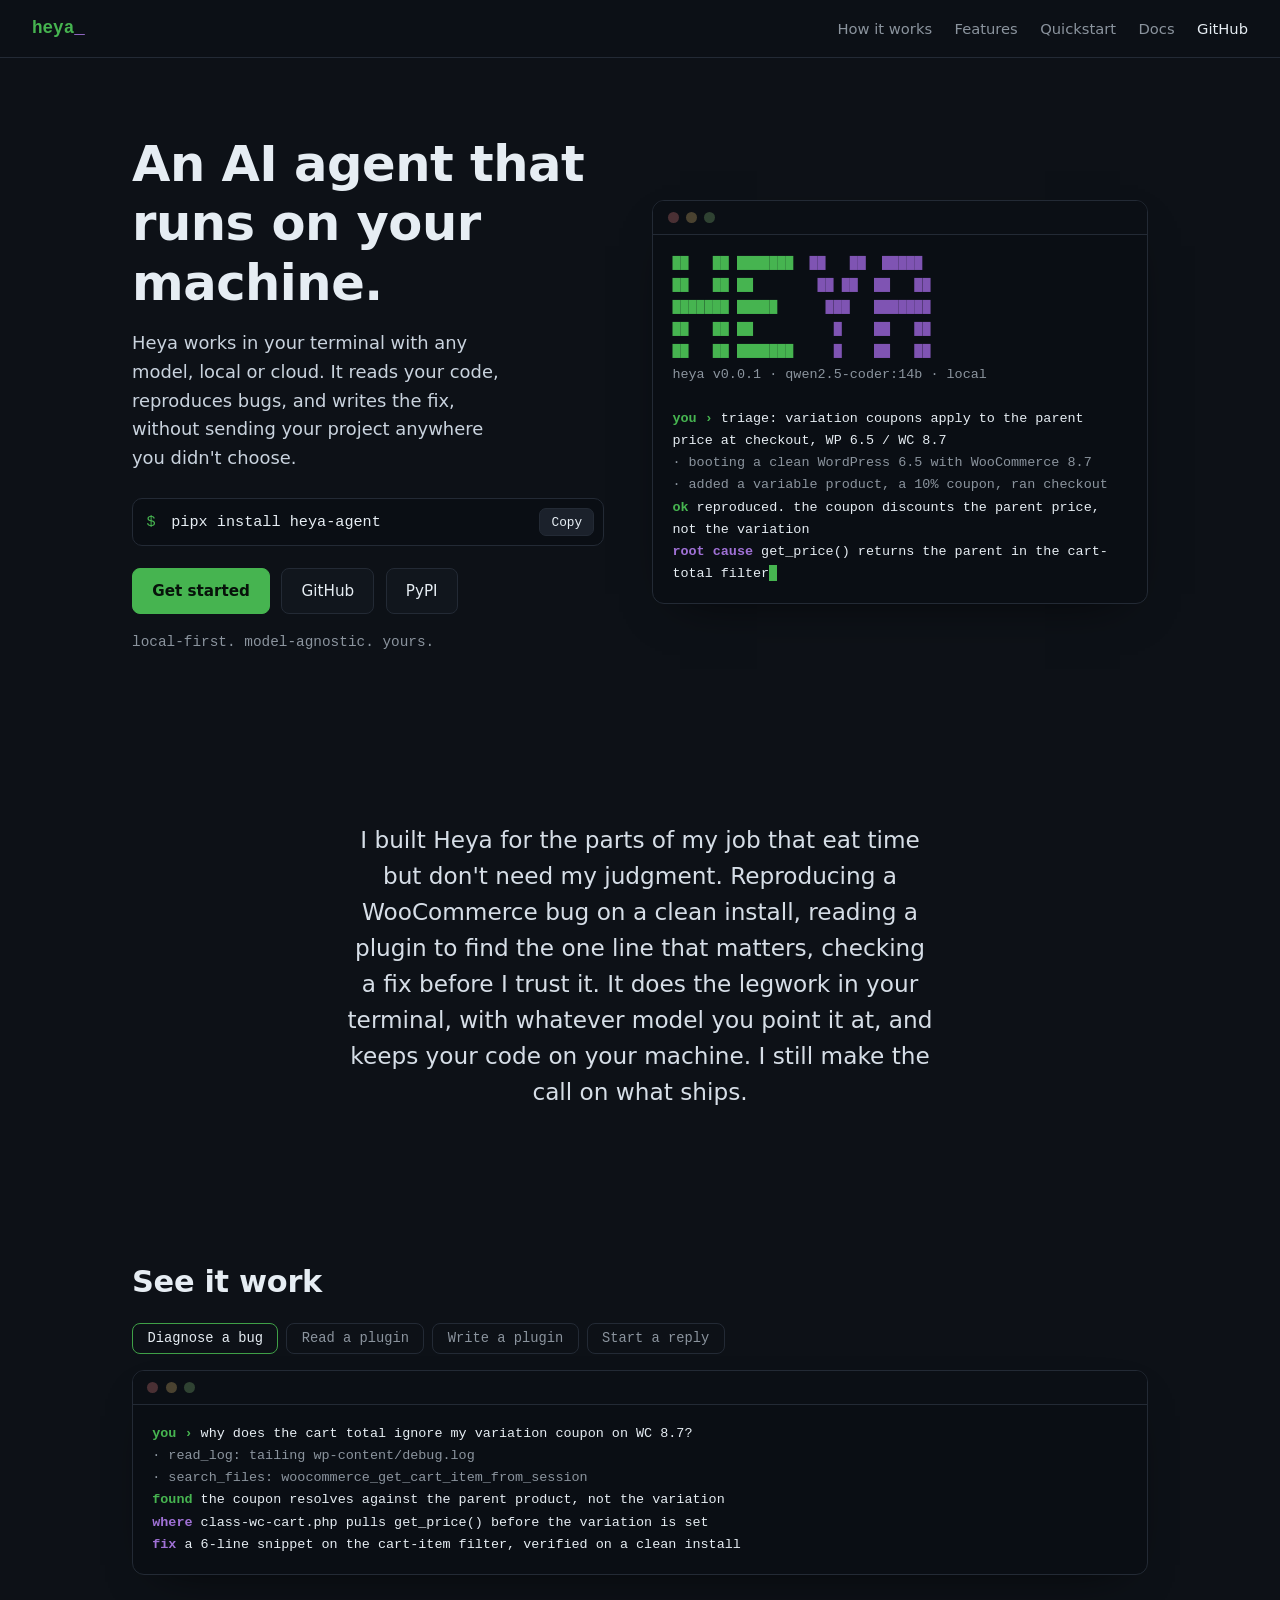
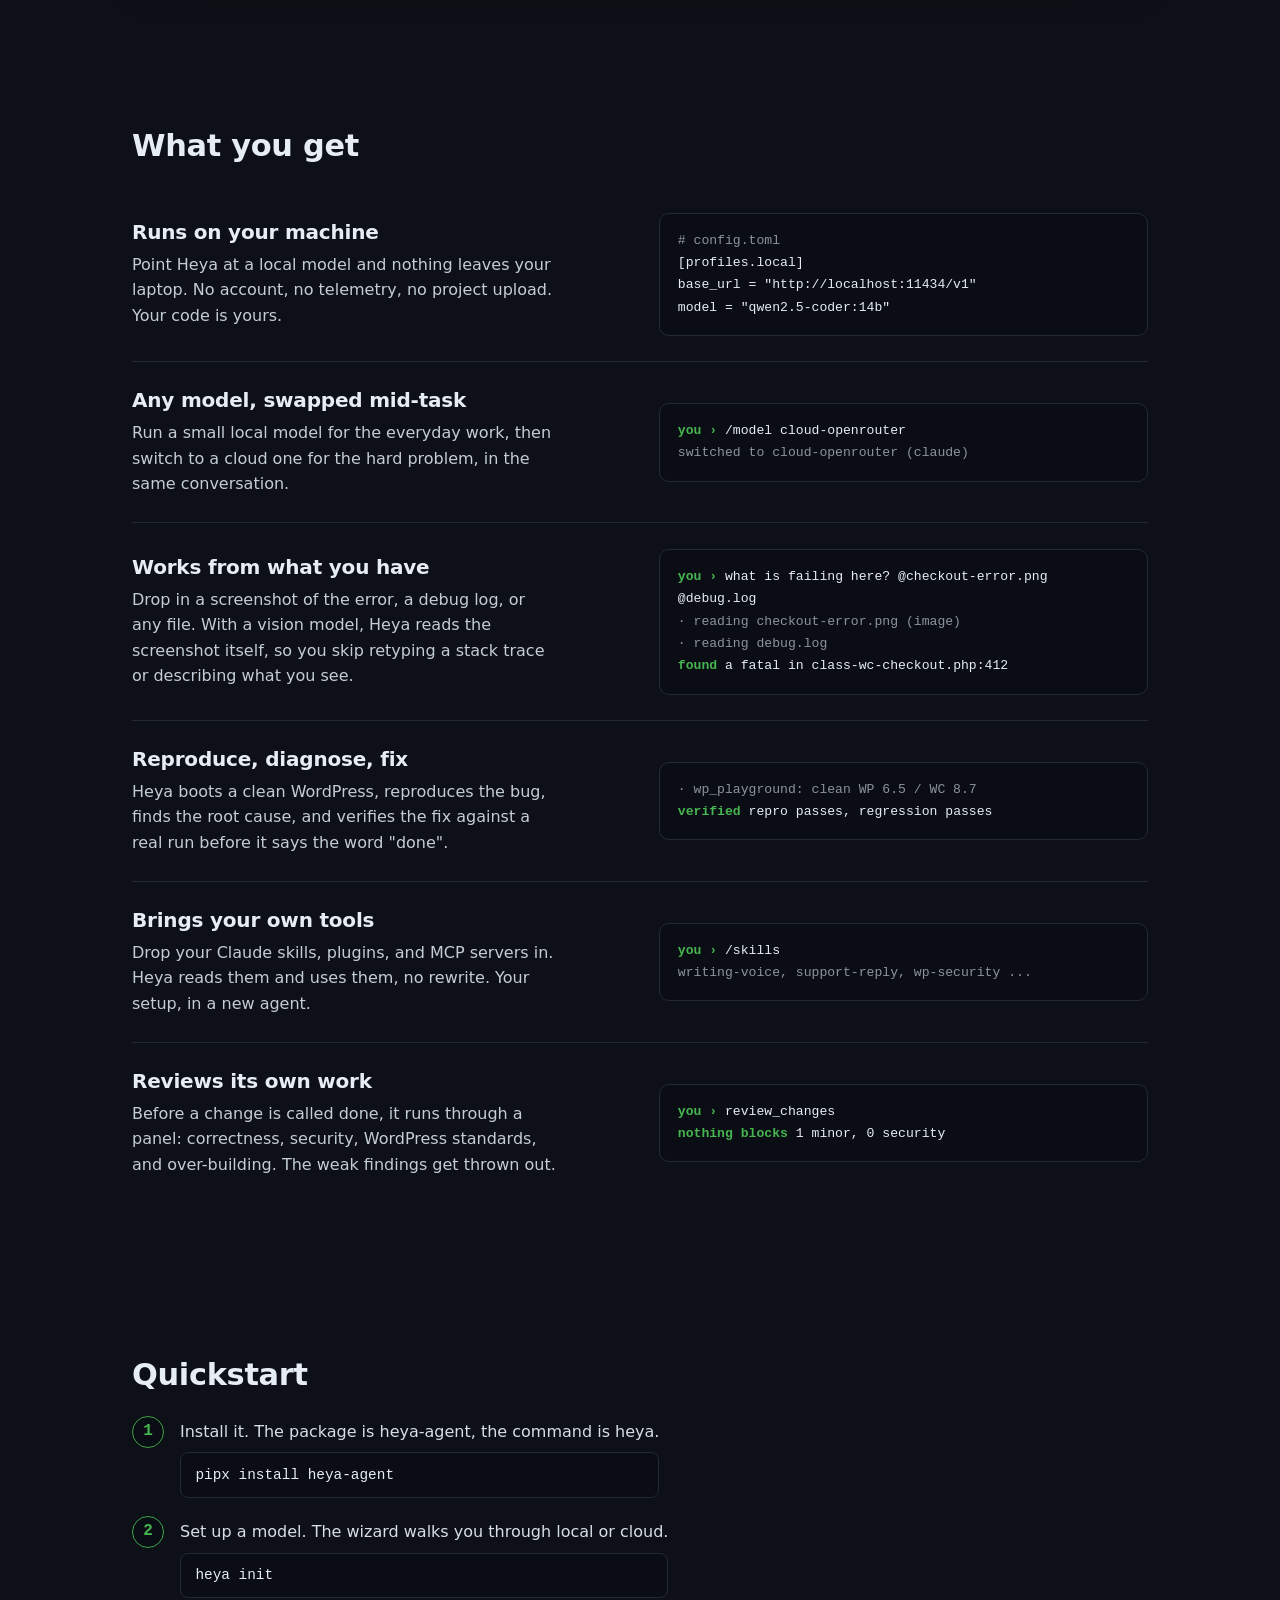
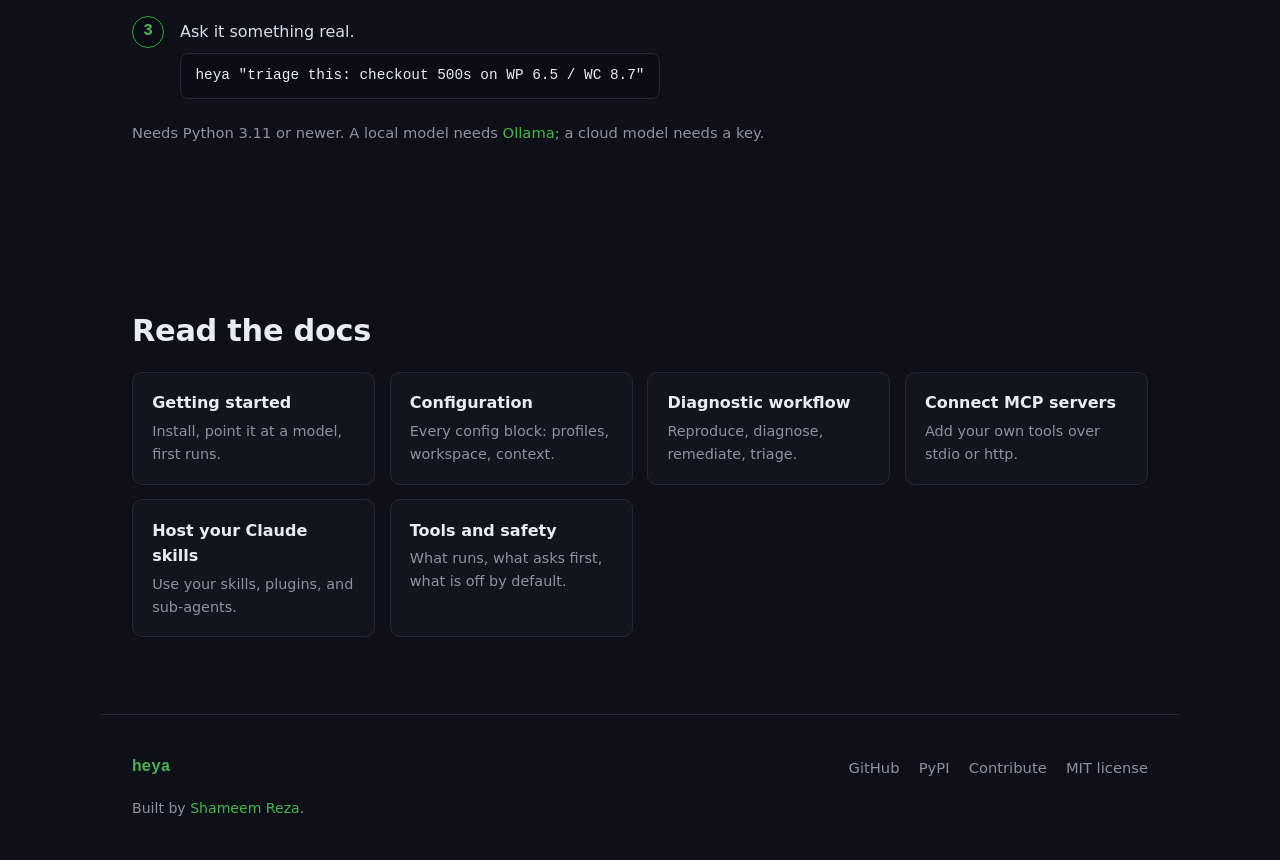
==== site/index.html @ 0c54c25d "Merge landing-dev-showcase: a write-a-plugin example backed by the review" ====
<!doctype html>
<html lang="en">
<head>
  <meta charset="utf-8">
  <meta name="viewport" content="width=device-width, initial-scale=1">
  <title>Heya: a local-first AI agent for your terminal</title>
  <meta name="description" content="Heya is a local-first, model-agnostic AI agent for your terminal. It reads your code, reproduces bugs, and writes the fix, with any model, on your machine.">
  <link rel="icon" href="assets/favicon.svg" type="image/svg+xml">
  <meta property="og:title" content="Heya: a local-first AI agent for your terminal">
  <meta property="og:description" content="Reads your code, reproduces bugs, and writes the fix. Any model, on your machine.">
  <meta property="og:type" content="website">
  <meta property="og:url" content="https://shameemreza.github.io/heya/">
  <meta property="og:image" content="assets/og.svg">
  <meta name="twitter:card" content="summary_large_image">
  <link rel="stylesheet" href="styles.css">
</head>
<body>
  <header class="topbar">
    <a class="brand" href="#top" aria-label="Heya home">
      <span class="brand-he">heya</span><span class="brand-cursor" aria-hidden="true">_</span>
    </a>
    <nav class="nav" aria-label="Primary">
      <a href="#how">How it works</a>
      <a href="#features">Features</a>
      <a href="#start">Quickstart</a>
      <a href="#docs">Docs</a>
      <a class="nav-ext" href="https://github.com/shameemreza/heya">GitHub</a>
    </nav>
  </header>

  <main id="top">
    <section class="hero">
      <div class="hero-grid">
        <div class="hero-copy">
          <h1>An AI agent that runs on your machine.</h1>
          <p class="lede">
            Heya works in your terminal with any model, local or cloud. It reads
            your code, reproduces bugs, and writes the fix, without sending your
            project anywhere you didn't choose.
          </p>
          <div class="install" data-copy="pipx install heya-agent">
            <code><span class="prompt-sign">$</span> pipx install heya-agent</code>
            <button class="copy-btn" type="button" aria-label="Copy install command">Copy</button>
          </div>
          <div class="cta-row">
            <a class="btn btn-primary" href="#start">Get started</a>
            <a class="btn" href="https://github.com/shameemreza/heya">GitHub</a>
            <a class="btn" href="https://pypi.org/project/heya-agent/">PyPI</a>
          </div>
          <p class="tagline">local-first. model-agnostic. yours.</p>
        </div>

        <div class="terminal" id="hero-term" role="img"
             aria-label="A terminal showing Heya reproduce a WooCommerce checkout bug and find its root cause.">
          <div class="term-bar"><span></span><span></span><span></span></div>
          <pre class="term-body"><span class="t-banner" aria-hidden="true"><span class="he">██   ██ ███████</span>  <span class="ya">██   ██  █████ </span>
<span class="he">██   ██ ██     </span>  <span class="ya"> ██ ██  ██   ██</span>
<span class="he">███████ █████  </span>  <span class="ya">  ███   ███████</span>
<span class="he">██   ██ ██     </span>  <span class="ya">   █    ██   ██</span>
<span class="he">██   ██ ███████</span>  <span class="ya">   █    ██   ██</span></span>
<span class="t-dim">heya v0.0.1 · qwen2.5-coder:14b · local</span>

<span class="t-you">you ›</span> triage: variation coupons apply to the parent price at checkout, WP 6.5 / WC 8.7
<span class="t-dim">· booting a clean WordPress 6.5 with WooCommerce 8.7</span>
<span class="t-dim">· added a variable product, a 10% coupon, ran checkout</span>
<span class="t-ok">ok</span> reproduced. the coupon discounts the parent price, not the variation
<span class="t-key">root cause</span> get_price() returns the parent in the cart-total filter
<span class="t-key">fix</span> hook woocommerce_get_cart_item_from_session and use the variation id</pre>
        </div>
      </div>
    </section>

    <section class="band" id="what">
      <p class="what">
        I built Heya for the parts of my job that eat time but don't need my
        judgment. Reproducing a WooCommerce bug on a clean install, reading a
        plugin to find the one line that matters, checking a fix before I trust
        it. It does the legwork in your terminal, with whatever model you point
        it at, and keeps your code on your machine. I still make the call on what
        ships.
      </p>
    </section>

    <section class="how" id="how">
      <h2>See it work</h2>
      <div class="tabs" role="tablist" aria-label="Examples">
        <button class="tab is-active" role="tab" aria-selected="true" aria-controls="ex-bug" id="tab-bug">Diagnose a bug</button>
        <button class="tab" role="tab" aria-selected="false" aria-controls="ex-plugin" id="tab-plugin">Read a plugin</button>
        <button class="tab" role="tab" aria-selected="false" aria-controls="ex-build" id="tab-build">Write a plugin</button>
        <button class="tab" role="tab" aria-selected="false" aria-controls="ex-reply" id="tab-reply">Start a reply</button>
      </div>

      <div class="terminal panel" id="ex-bug" role="tabpanel" aria-labelledby="tab-bug">
        <div class="term-bar"><span></span><span></span><span></span></div>
        <pre class="term-body"><span class="t-you">you ›</span> why does the cart total ignore my variation coupon on WC 8.7?
<span class="t-dim">· read_log: tailing wp-content/debug.log</span>
<span class="t-dim">· search_files: woocommerce_get_cart_item_from_session</span>
<span class="t-ok">found</span> the coupon resolves against the parent product, not the variation
<span class="t-key">where</span> class-wc-cart.php pulls get_price() before the variation is set
<span class="t-key">fix</span> a 6-line snippet on the cart-item filter, verified on a clean install</pre>
      </div>

      <div class="terminal panel" id="ex-plugin" role="tabpanel" aria-labelledby="tab-plugin">
        <div class="term-bar"><span></span><span></span><span></span></div>
        <pre class="term-body"><span class="t-you">you ›</span> is the acme-bookings plugin safe to run?
<span class="t-dim">· list_files: mapping the project</span>
<span class="t-dim">· acme-bookings/acme-bookings.php is the main file</span>
<span class="t-dim">· review: security, standards, correctness, over-building</span>
<span class="t-warn">issue</span> an unsanitized $_GET['date'] reaches a SQL query in class-calendar.php:88
<span class="t-key">fix</span> sanitize with absint() and run it through $wpdb->prepare()</pre>
      </div>

      <div class="terminal panel" id="ex-build" role="tabpanel" aria-labelledby="tab-build">
        <div class="term-bar"><span></span><span></span><span></span></div>
        <pre class="term-body"><span class="t-you">you ›</span> scaffold a WooCommerce extension: a gift-note field at checkout
<span class="t-dim">· writing gift-note.php with the plugin header</span>
<span class="t-dim">· hooking woocommerce_after_order_notes and the order save</span>
<span class="t-dim">· review: security, standards</span>
<span class="t-warn">caught</span> the field needs sanitize_text_field() and a nonce, the label needs __()
<span class="t-ok">fixed</span> added the guards, escaped on output, made the string translatable</pre>
      </div>

      <div class="terminal panel" id="ex-reply" role="tabpanel" aria-labelledby="tab-reply">
        <div class="term-bar"><span></span><span></span><span></span></div>
        <pre class="term-body"><span class="t-you">you ›</span> give me a first pass: coupons stopped working after the 8.7 update
<span class="t-dim">· checking the WooCommerce 8.7 changelog</span>
<span class="t-dim">· pulling the repro I just ran</span>
<span class="t-key">a starting point, in my voice. I take it from here:</span>

Hi there, thanks for the detail. This lines up with a change in 8.7 in how
coupons apply to variations. Can you confirm the coupon targets the specific
variation, not the parent product?</pre>
      </div>
    </section>

    <section class="features" id="features">
      <h2>What you get</h2>

      <div class="feature">
        <div class="feature-text">
          <h3>Runs on your machine</h3>
          <p>Point Heya at a local model and nothing leaves your laptop. No account, no telemetry, no project upload. Your code is yours.</p>
        </div>
        <pre class="feature-snippet"><span class="t-dim"># config.toml</span>
[profiles.local]
base_url = "http://localhost:11434/v1"
model = "qwen2.5-coder:14b"</pre>
      </div>

      <div class="feature">
        <div class="feature-text">
          <h3>Any model, swapped mid-task</h3>
          <p>Run a small local model for the everyday work, then switch to a cloud one for the hard problem, in the same conversation.</p>
        </div>
        <pre class="feature-snippet"><span class="t-you">you ›</span> /model cloud-openrouter
<span class="t-dim">switched to cloud-openrouter (claude)</span></pre>
      </div>

      <div class="feature">
        <div class="feature-text">
          <h3>Works from what you have</h3>
          <p>Drop in a screenshot of the error, a debug log, or any file. With a vision model, Heya reads the screenshot itself, so you skip retyping a stack trace or describing what you see.</p>
        </div>
        <pre class="feature-snippet"><span class="t-you">you ›</span> what is failing here? @checkout-error.png @debug.log
<span class="t-dim">· reading checkout-error.png (image)</span>
<span class="t-dim">· reading debug.log</span>
<span class="t-ok">found</span> a fatal in class-wc-checkout.php:412</pre>
      </div>

      <div class="feature">
        <div class="feature-text">
          <h3>Reproduce, diagnose, fix</h3>
          <p>Heya boots a clean WordPress, reproduces the bug, finds the root cause, and verifies the fix against a real run before it says the word "done".</p>
        </div>
        <pre class="feature-snippet"><span class="t-dim">· wp_playground: clean WP 6.5 / WC 8.7</span>
<span class="t-ok">verified</span> repro passes, regression passes</pre>
      </div>

      <div class="feature">
        <div class="feature-text">
          <h3>Brings your own tools</h3>
          <p>Drop your Claude skills, plugins, and MCP servers in. Heya reads them and uses them, no rewrite. Your setup, in a new agent.</p>
        </div>
        <pre class="feature-snippet"><span class="t-you">you ›</span> /skills
<span class="t-dim">writing-voice, support-reply, wp-security ...</span></pre>
      </div>

      <div class="feature">
        <div class="feature-text">
          <h3>Reviews its own work</h3>
          <p>Before a change is called done, it runs through a panel: correctness, security, WordPress standards, and over-building. The weak findings get thrown out.</p>
        </div>
        <pre class="feature-snippet"><span class="t-you">you ›</span> review_changes
<span class="t-ok">nothing blocks</span> 1 minor, 0 security</pre>
      </div>
    </section>

    <section class="start" id="start">
      <h2>Quickstart</h2>
      <ol class="steps">
        <li>
          <span class="step-n">1</span>
          <div>
            <p>Install it. The package is heya-agent, the command is heya.</p>
            <pre class="step-code">pipx install heya-agent</pre>
          </div>
        </li>
        <li>
          <span class="step-n">2</span>
          <div>
            <p>Set up a model. The wizard walks you through local or cloud.</p>
            <pre class="step-code">heya init</pre>
          </div>
        </li>
        <li>
          <span class="step-n">3</span>
          <div>
            <p>Ask it something real.</p>
            <pre class="step-code">heya "triage this: checkout 500s on WP 6.5 / WC 8.7"</pre>
          </div>
        </li>
      </ol>
      <p class="needs">Needs Python 3.11 or newer. A local model needs <a href="https://ollama.com">Ollama</a>; a cloud model needs a key.</p>
    </section>

    <section class="docs" id="docs">
      <h2>Read the docs</h2>
      <div class="doc-grid">
        <a class="doc" href="docs/getting-started.html">
          <span class="doc-t">Getting started</span>
          <span class="doc-d">Install, point it at a model, first runs.</span>
        </a>
        <a class="doc" href="docs/configuration.html">
          <span class="doc-t">Configuration</span>
          <span class="doc-d">Every config block: profiles, workspace, context.</span>
        </a>
        <a class="doc" href="docs/diagnostic-workflow.html">
          <span class="doc-t">Diagnostic workflow</span>
          <span class="doc-d">Reproduce, diagnose, remediate, triage.</span>
        </a>
        <a class="doc" href="docs/mcp.html">
          <span class="doc-t">Connect MCP servers</span>
          <span class="doc-d">Add your own tools over stdio or http.</span>
        </a>
        <a class="doc" href="docs/hosting-claude-ecosystem.html">
          <span class="doc-t">Host your Claude skills</span>
          <span class="doc-d">Use your skills, plugins, and sub-agents.</span>
        </a>
        <a class="doc" href="docs/tools-and-safety.html">
          <span class="doc-t">Tools and safety</span>
          <span class="doc-d">What runs, what asks first, what is off by default.</span>
        </a>
      </div>
    </section>
  </main>

  <footer class="footer">
    <div class="foot-row">
      <span class="foot-brand">heya</span>
      <nav class="foot-nav" aria-label="Footer">
        <a href="https://github.com/shameemreza/heya">GitHub</a>
        <a href="https://pypi.org/project/heya-agent/">PyPI</a>
        <a href="https://github.com/shameemreza/heya/blob/main/CONTRIBUTING.md">Contribute</a>
        <a href="https://github.com/shameemreza/heya/blob/main/LICENSE">MIT license</a>
      </nav>
    </div>
    <p class="foot-by">Built by <a href="https://shameemreza.com">Shameem Reza</a>.</p>
  </footer>

  <script src="app.js" defer></script>
</body>
</html>
---- site/styles.css ----
:root {
  --bg: #0d1117;
  --bg-soft: #11161d;
  --panel: #0a0e14;
  --border: #232a35;
  --text: #e6edf3;
  --dim: #8b949e;
  --green: #46b450;
  --green-soft: #3fa047;
  --purple: #a071d6;
  --purple-deep: #7f54b3;
  --amber: #e3b341;
  --radius: 10px;
  --mono: "JetBrains Mono", ui-monospace, "SF Mono", Menlo, Consolas, monospace;
  --sans: ui-sans-serif, system-ui, -apple-system, "Segoe UI", Roboto, Helvetica, Arial, sans-serif;
  --maxw: 1080px;
}

* { box-sizing: border-box; }

html { scroll-behavior: smooth; }

body {
  margin: 0;
  background: var(--bg);
  color: var(--text);
  font-family: var(--sans);
  line-height: 1.6;
  -webkit-font-smoothing: antialiased;
}

a { color: var(--text); text-decoration: none; }
a:hover { color: #fff; }

h1, h2, h3 { line-height: 1.2; letter-spacing: -0.01em; }

/* Topbar */
.topbar {
  position: sticky; top: 0; z-index: 10;
  display: flex; align-items: center; justify-content: space-between;
  gap: 1rem;
  padding: 0.9rem clamp(1rem, 4vw, 2rem);
  background: rgba(13, 17, 23, 0.85);
  backdrop-filter: blur(6px);
  border-bottom: 1px solid var(--border);
}
.brand { font-family: var(--mono); font-weight: 700; font-size: 1.1rem; }
.brand-he { color: var(--green); }
.brand-cursor { color: var(--purple); animation: softblink 1.1s ease-in-out infinite; }
@keyframes softblink { 0%, 100% { opacity: 1; } 50% { opacity: 0.25; } }
.nav { display: flex; gap: clamp(0.6rem, 2vw, 1.4rem); align-items: center; }
.nav a { color: var(--dim); font-size: 0.92rem; }
.nav a:hover { color: var(--text); }
.nav-ext { color: var(--text) !important; }

/* Layout */
main { display: block; }
section { padding: clamp(2.5rem, 6vw, 5rem) clamp(1rem, 4vw, 2rem); }
.hero, .band, .how, .features, .start, .docs { max-width: var(--maxw); margin: 0 auto; }

/* Hero */
.hero-grid {
  display: grid; grid-template-columns: 1fr 1.05fr; gap: clamp(1.5rem, 4vw, 3rem);
  align-items: center;
}
.hero h1 { font-size: clamp(2rem, 4.5vw, 3.1rem); margin: 0 0 1rem; }
.lede { font-size: clamp(1.02rem, 1.4vw, 1.18rem); color: #c9d3de; margin: 0 0 1.6rem; max-width: 34ch; }
.install {
  display: flex; align-items: center; gap: 0.5rem;
  background: var(--panel); border: 1px solid var(--border); border-radius: var(--radius);
  padding: 0.55rem 0.55rem 0.55rem 0.85rem; max-width: 30rem;
}
.install code { font-family: var(--mono); font-size: 0.95rem; color: var(--text); flex: 1; white-space: nowrap; overflow-x: auto; }
.prompt-sign { color: var(--green); margin-right: 0.4rem; }
.copy-btn {
  font-family: var(--mono); font-size: 0.8rem; color: var(--text);
  background: #1b212b; border: 1px solid var(--border); border-radius: 7px;
  padding: 0.35rem 0.7rem; cursor: pointer; transition: background 0.15s;
}
.copy-btn:hover { background: #232b37; }
.copy-btn.copied { color: var(--green); border-color: var(--green-soft); }
.cta-row { display: flex; flex-wrap: wrap; gap: 0.7rem; margin: 1.4rem 0 0.6rem; }
.btn {
  font-size: 0.95rem; padding: 0.6rem 1.2rem; border-radius: 8px;
  border: 1px solid var(--border); background: var(--bg-soft); transition: border-color 0.15s, background 0.15s;
}
.btn:hover { border-color: #39424f; }
.btn-primary { background: var(--green); color: #07120a; border-color: var(--green); font-weight: 600; }
.btn-primary:hover { background: #54c25e; color: #07120a; }
.tagline { font-family: var(--mono); color: var(--dim); font-size: 0.9rem; margin-top: 1.1rem; }

/* Terminal */
.terminal {
  background: var(--panel); border: 1px solid var(--border); border-radius: 12px;
  overflow: hidden; box-shadow: 0 18px 50px -28px rgba(0,0,0,0.8);
}
.term-bar { display: flex; gap: 0.45rem; padding: 0.7rem 0.9rem; border-bottom: 1px solid var(--border); background: #0b0f15; }
.term-bar span { width: 11px; height: 11px; border-radius: 50%; background: #2a3340; }
.term-bar span:first-child { background: #4a3034; }
.term-bar span:nth-child(2) { background: #4a4230; }
.term-bar span:nth-child(3) { background: #2f4232; }
.term-body {
  margin: 0; padding: 1.1rem 1.2rem; font-family: var(--mono);
  font-size: clamp(0.72rem, 1.05vw, 0.86rem); line-height: 1.65;
  color: var(--text); white-space: pre-wrap; word-break: break-word; min-height: 1ch;
}
.t-banner .he { color: var(--green); }
.t-banner .ya { color: var(--purple-deep); }
.t-dim { color: var(--dim); }
.t-you { color: var(--green); font-weight: 600; }
.t-ok { color: var(--green); font-weight: 600; }
.t-warn { color: var(--amber); font-weight: 600; }
.t-key { color: var(--purple); font-weight: 600; }
.term-cursor { display: inline-block; width: 0.5rem; height: 1rem; background: var(--green); vertical-align: text-bottom; animation: blink 1s steps(1) infinite; }
@keyframes blink { 50% { opacity: 0; } }

/* What it is */
.band { text-align: center; }
.what { font-size: clamp(1.1rem, 2vw, 1.45rem); line-height: 1.55; max-width: 40ch; margin: 0 auto; color: #d6dee7; }

/* How it works */
.how h2, .features h2, .start h2, .docs h2 { font-size: clamp(1.4rem, 2.6vw, 1.9rem); margin: 0 0 1.4rem; }
.tabs { display: flex; gap: 0.5rem; margin-bottom: 1rem; flex-wrap: wrap; }
.tab {
  font-family: var(--mono); font-size: 0.86rem; color: var(--dim);
  background: transparent; border: 1px solid var(--border); border-radius: 8px;
  padding: 0.45rem 0.9rem; cursor: pointer; transition: color 0.15s, border-color 0.15s;
}
.tab:hover { color: var(--text); }
.tab.is-active { color: var(--text); border-color: var(--green-soft); }
.panel.is-hidden { display: none; }

/* Features */
.feature {
  display: grid; grid-template-columns: 1fr 1fr; gap: clamp(1rem, 3vw, 2.5rem);
  align-items: center; padding: 1.6rem 0; border-top: 1px solid var(--border);
}
.feature:first-of-type { border-top: none; }
.feature h3 { font-size: 1.25rem; margin: 0 0 0.5rem; }
.feature-text p { color: #c4cdd7; margin: 0; max-width: 42ch; }
.feature-snippet {
  margin: 0; font-family: var(--mono); font-size: 0.82rem; line-height: 1.7;
  background: var(--panel); border: 1px solid var(--border); border-radius: var(--radius);
  padding: 1rem 1.1rem; white-space: pre-wrap; word-break: break-word;
}
.feature:nth-child(odd) .feature-snippet { order: 1; }

/* Quickstart */
.steps { list-style: none; margin: 0; padding: 0; display: grid; gap: 1.1rem; max-width: 46rem; }
.steps li { display: flex; gap: 1rem; align-items: flex-start; }
.step-n {
  flex: none; width: 2rem; height: 2rem; border-radius: 50%;
  display: grid; place-items: center; font-family: var(--mono); font-weight: 700;
  background: var(--panel); border: 1px solid var(--green-soft); color: var(--green);
}
.steps p { margin: 0.2rem 0 0.5rem; color: #d6dee7; }
.step-code {
  margin: 0; font-family: var(--mono); font-size: 0.9rem;
  background: var(--panel); border: 1px solid var(--border); border-radius: 8px;
  padding: 0.65rem 0.9rem; overflow-x: auto;
}
.needs { color: var(--dim); font-size: 0.92rem; margin-top: 1.4rem; }
.needs a { color: var(--green); }

/* Docs */
.doc-grid { display: grid; grid-template-columns: repeat(auto-fit, minmax(15rem, 1fr)); gap: 0.9rem; }
.doc {
  display: block; padding: 1.1rem 1.2rem; border: 1px solid var(--border); border-radius: var(--radius);
  background: var(--bg-soft); transition: border-color 0.15s, transform 0.15s;
}
.doc:hover { border-color: var(--green-soft); transform: translateY(-2px); }
.doc-t { display: block; font-weight: 600; margin-bottom: 0.25rem; }
.doc-d { display: block; color: var(--dim); font-size: 0.9rem; }

/* Footer */
.footer { max-width: var(--maxw); margin: 0 auto; padding: 2.5rem clamp(1rem, 4vw, 2rem); border-top: 1px solid var(--border); }
.foot-row { display: flex; align-items: center; justify-content: space-between; gap: 1rem; flex-wrap: wrap; }
.foot-brand { font-family: var(--mono); font-weight: 700; color: var(--green); }
.foot-nav { display: flex; gap: 1.2rem; }
.foot-nav a { color: var(--dim); font-size: 0.92rem; }
.foot-nav a:hover { color: var(--text); }
.foot-by { color: var(--dim); font-size: 0.88rem; margin: 1rem 0 0; }
.foot-by a { color: var(--green); }
.foot-by a:hover { color: #54c25e; text-decoration: underline; }

/* Responsive */
@media (max-width: 820px) {
  .hero-grid { grid-template-columns: 1fr; }
  .feature { grid-template-columns: 1fr; }
  .feature:nth-child(odd) .feature-snippet { order: 0; }
  .nav a:not(.nav-ext) { display: none; }
}

@media (prefers-reduced-motion: reduce) {
  html { scroll-behavior: auto; }
  .term-cursor, .brand-cursor { animation: none; }
  * { transition: none !important; }
}
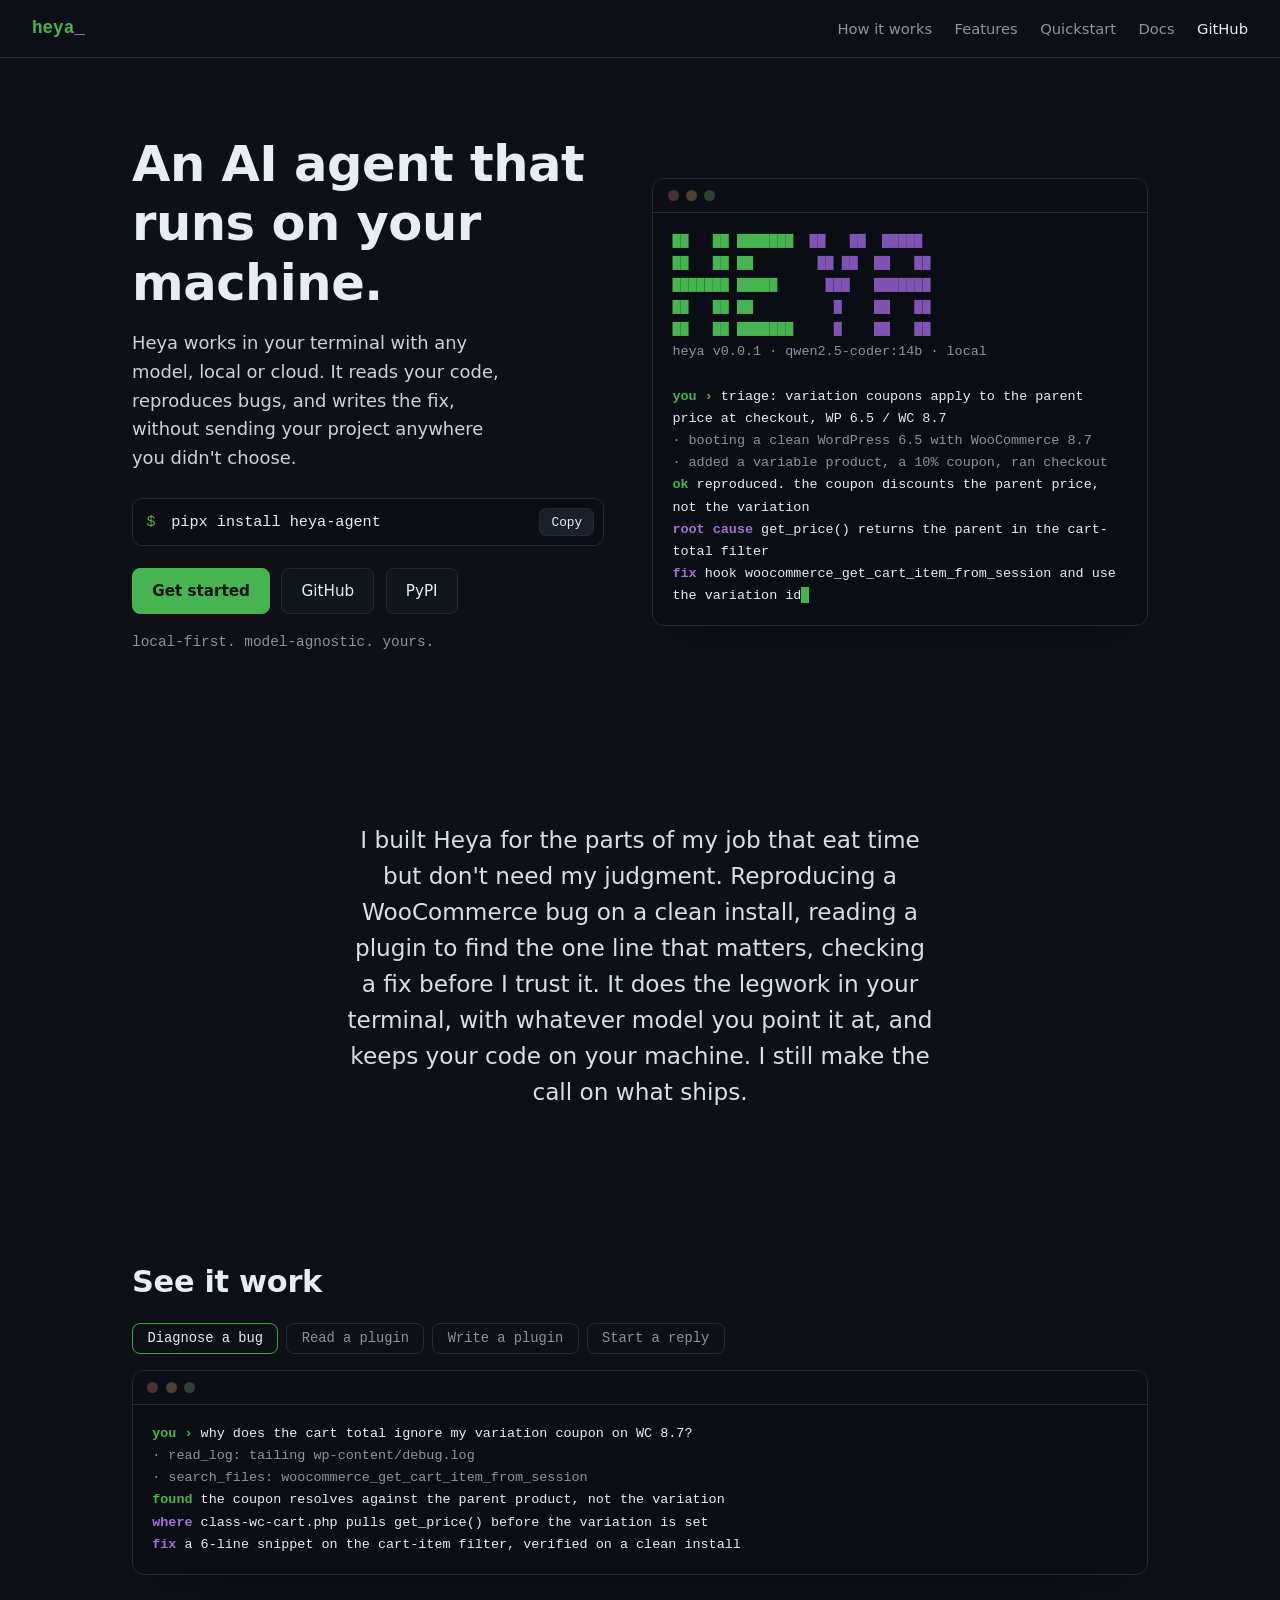
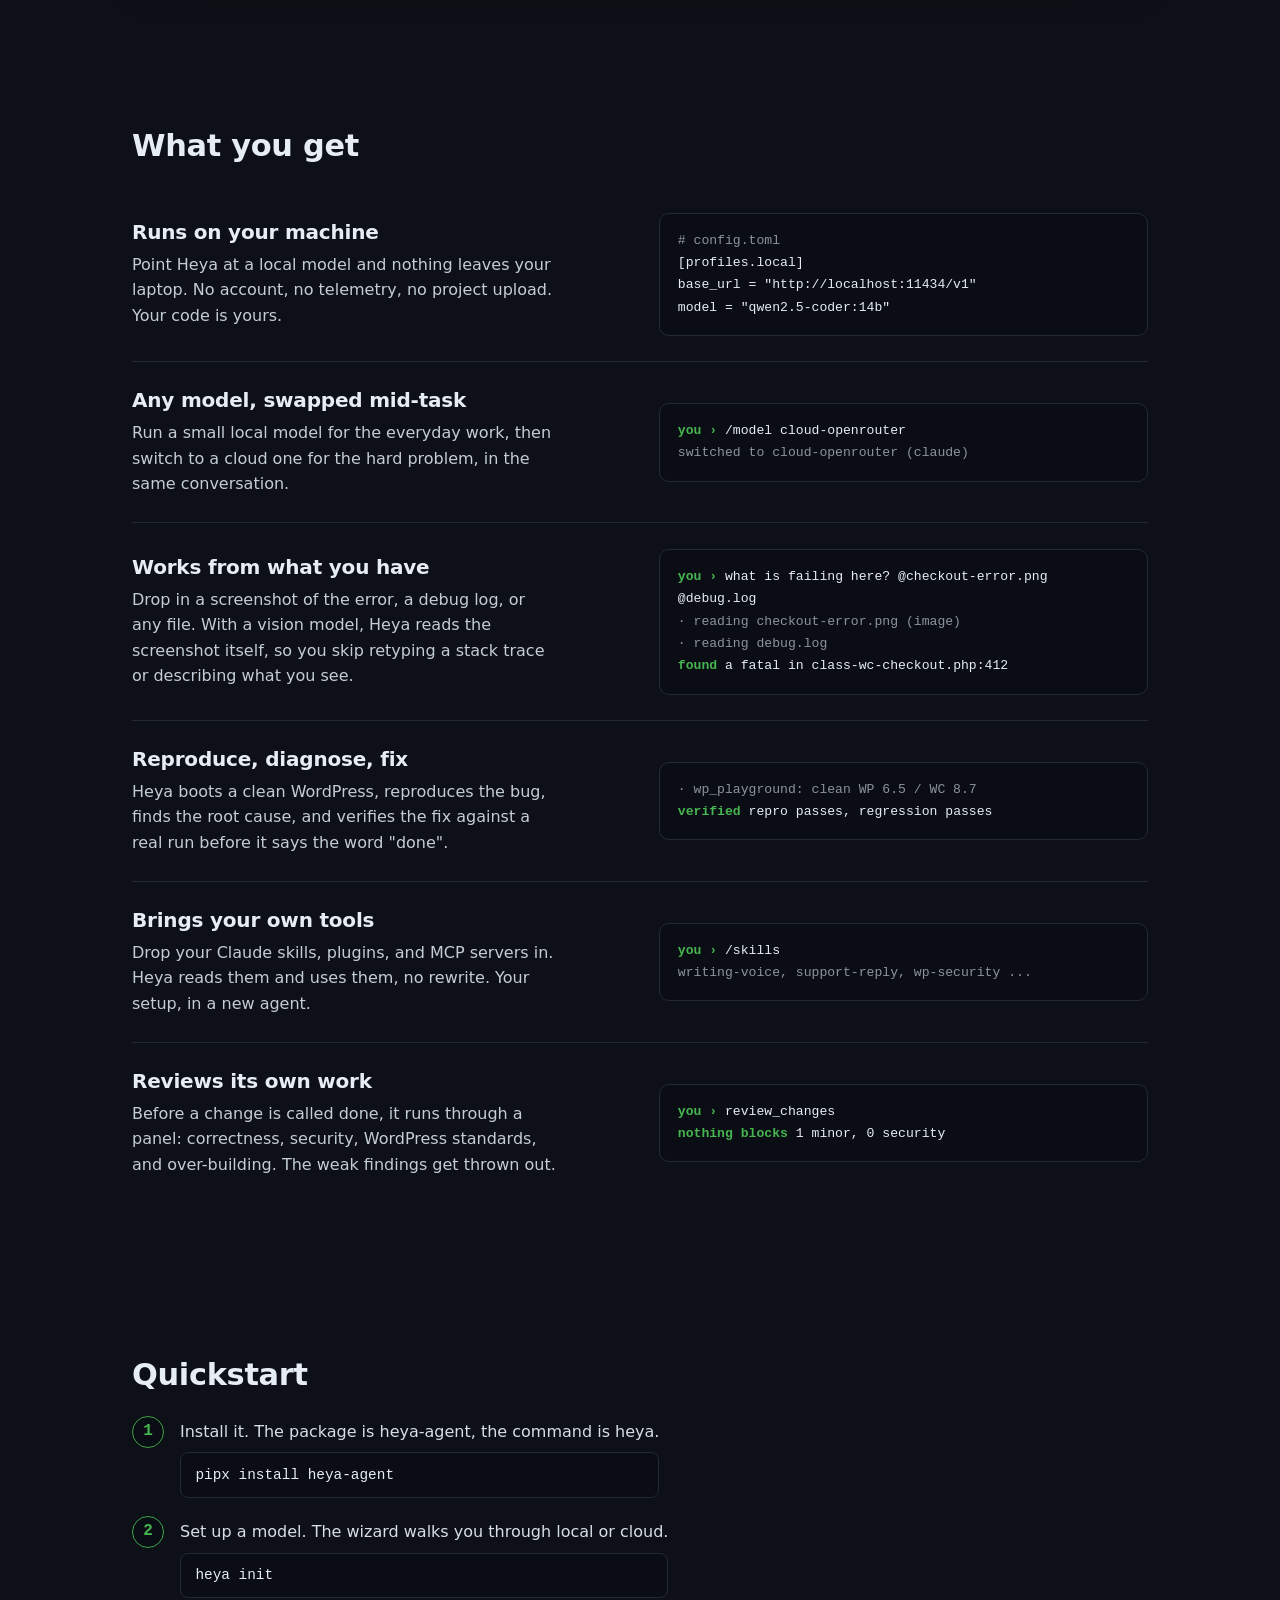
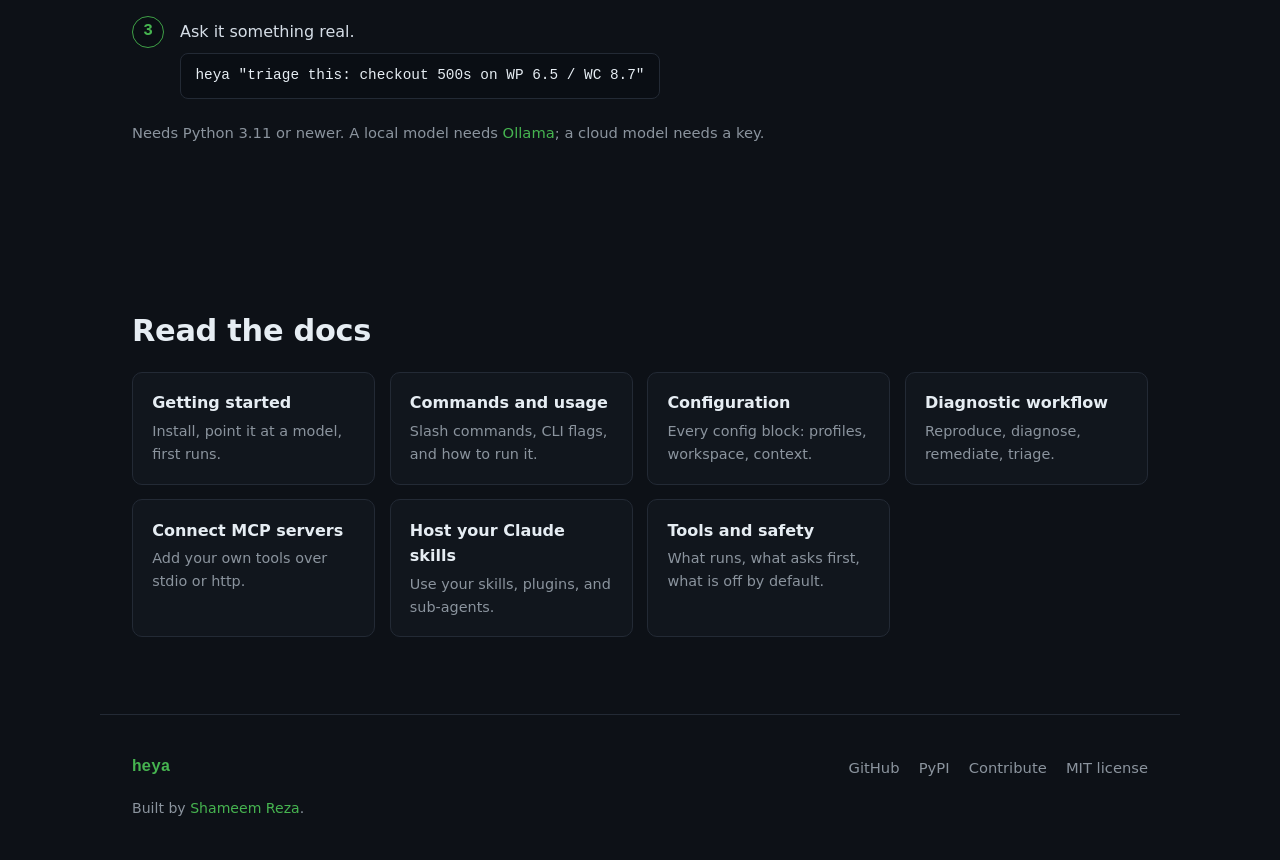
==== commit 74eacfc0: "Merge docs-commands: a commands and usage docs page" ====
--- a/site/index.html
+++ b/site/index.html
@@ -230,6 +230,10 @@
           <span class="doc-t">Getting started</span>
           <span class="doc-d">Install, point it at a model, first runs.</span>
         </a>
+        <a class="doc" href="docs/commands.html">
+          <span class="doc-t">Commands and usage</span>
+          <span class="doc-d">Slash commands, CLI flags, and how to run it.</span>
+        </a>
         <a class="doc" href="docs/configuration.html">
           <span class="doc-t">Configuration</span>
           <span class="doc-d">Every config block: profiles, workspace, context.</span>
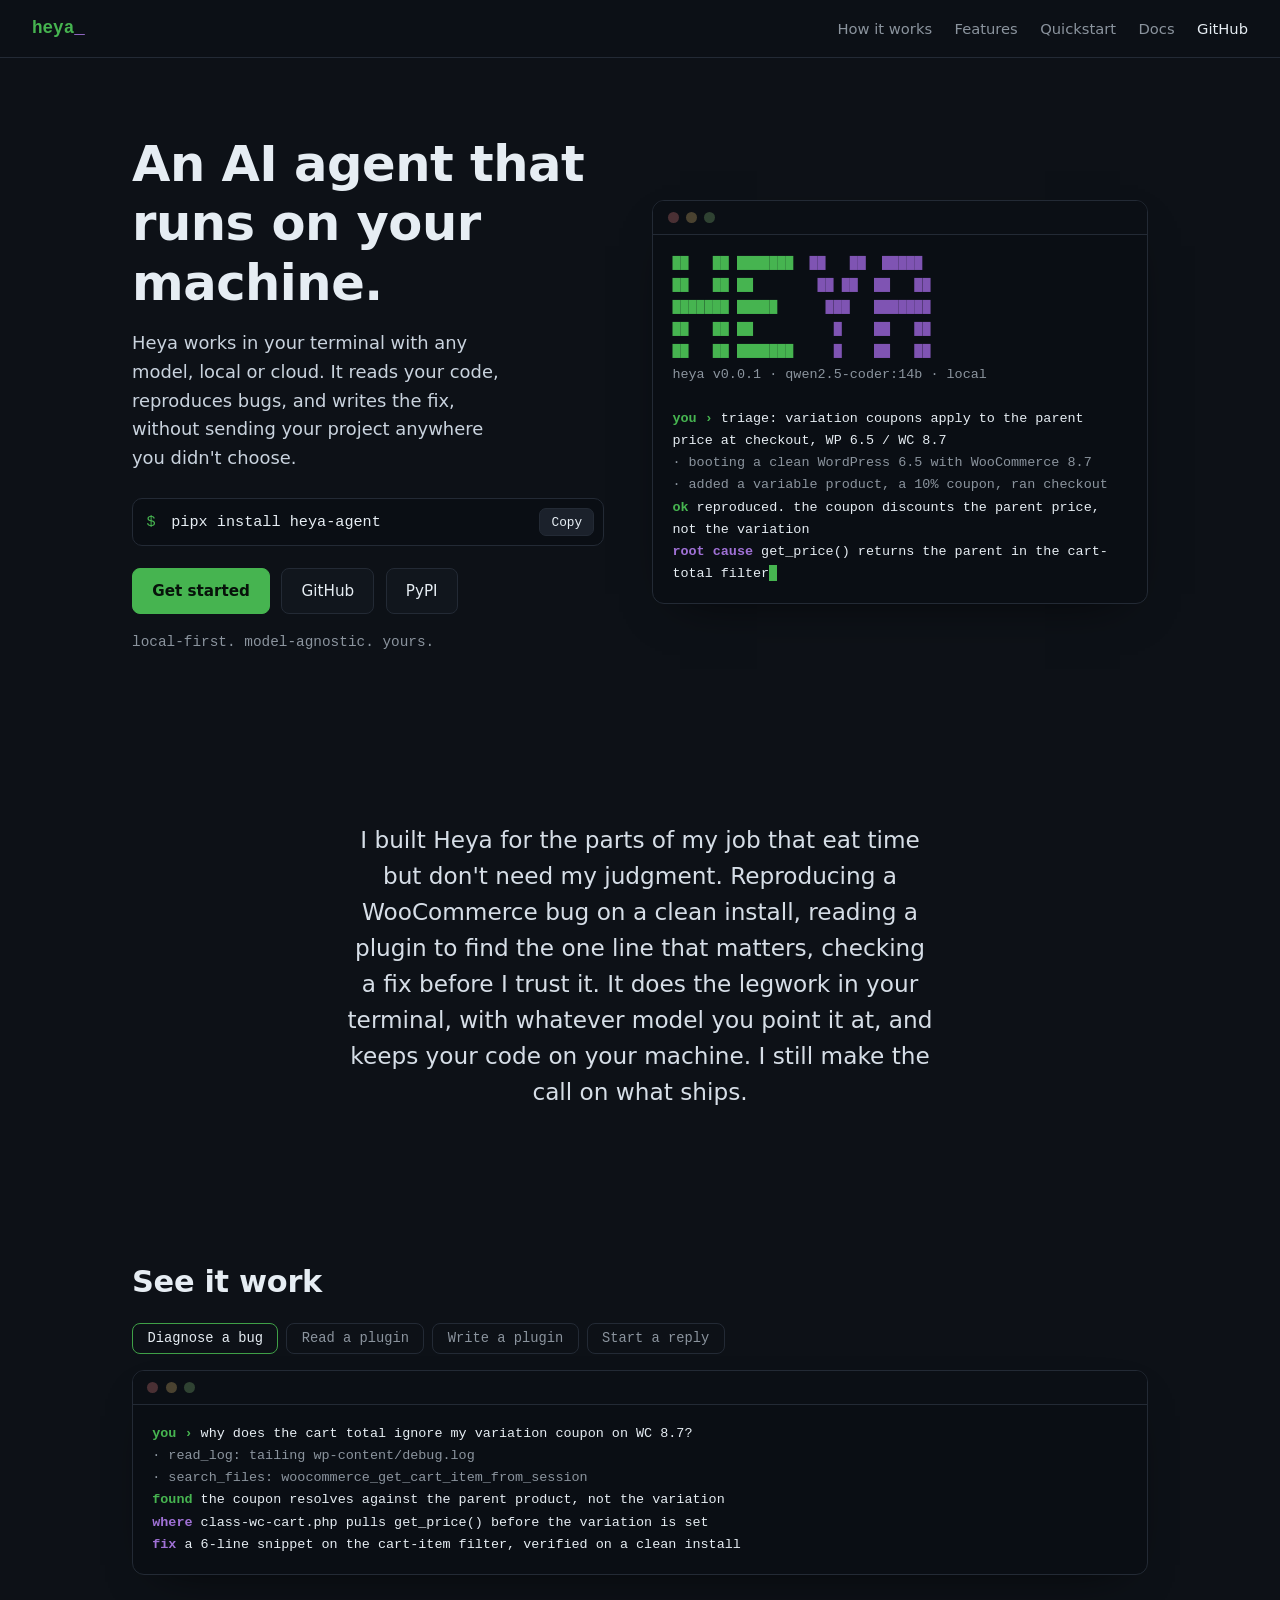
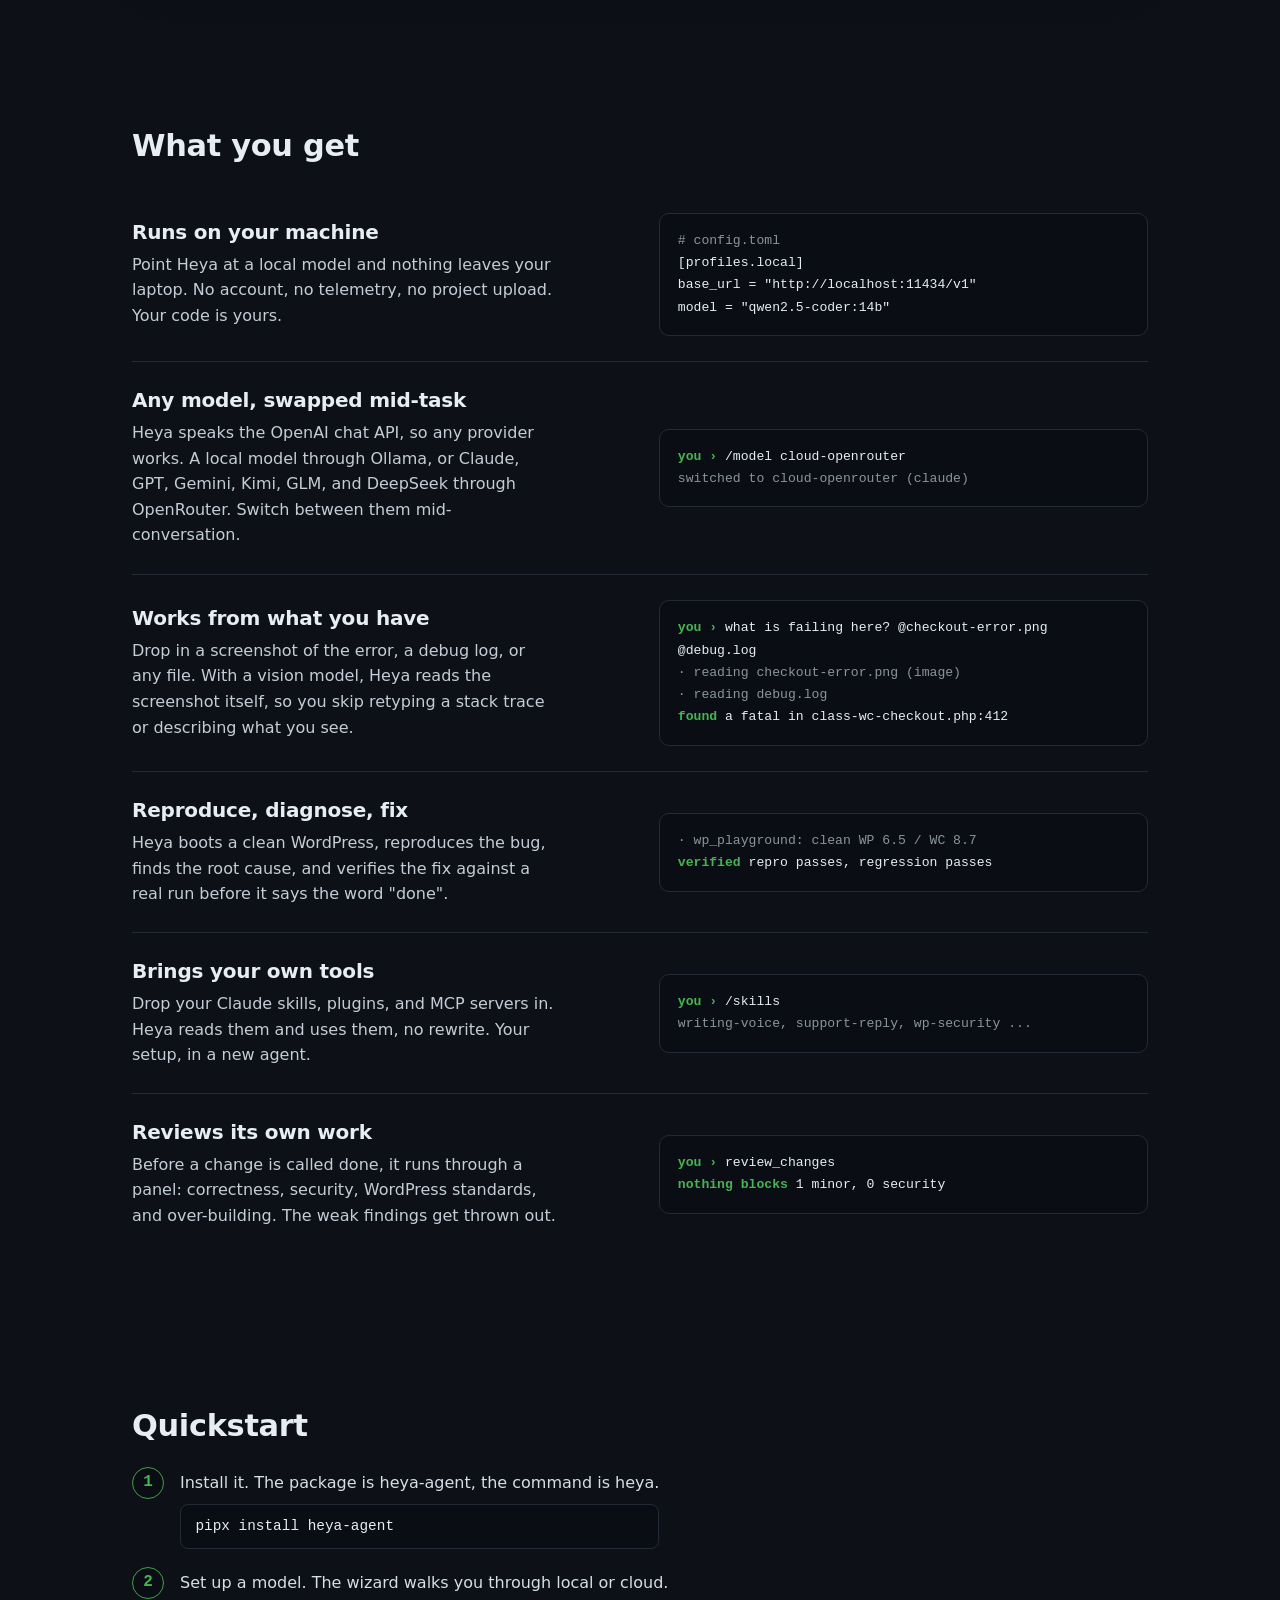
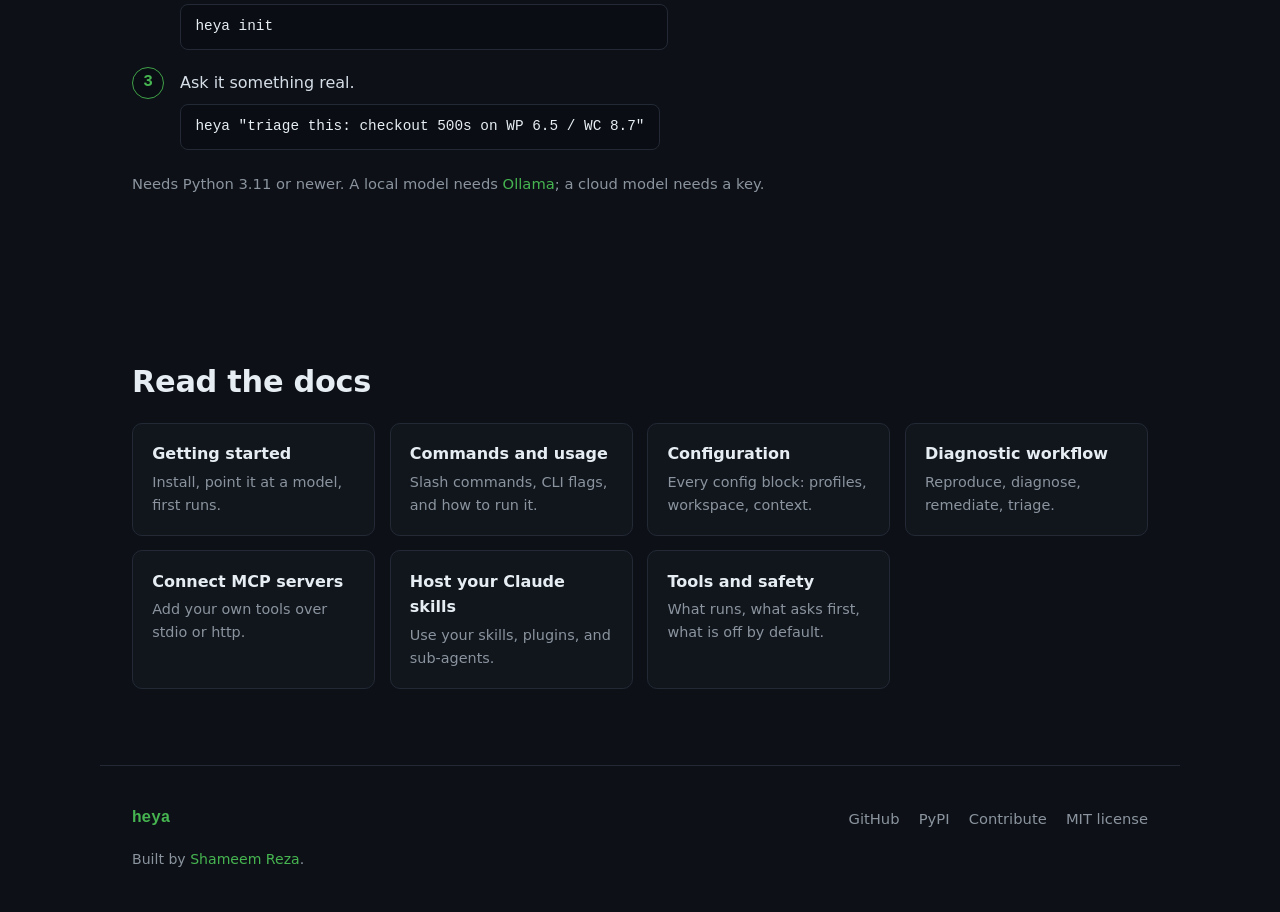
==== commit d28d11cd: "Merge models-clarity: name the supported model providers on the site" ====
--- a/site/index.html
+++ b/site/index.html
@@ -150,7 +150,7 @@
       <div class="feature">
         <div class="feature-text">
           <h3>Any model, swapped mid-task</h3>
-          <p>Run a small local model for the everyday work, then switch to a cloud one for the hard problem, in the same conversation.</p>
+          <p>Heya speaks the OpenAI chat API, so any provider works. A local model through Ollama, or Claude, GPT, Gemini, Kimi, GLM, and DeepSeek through OpenRouter. Switch between them mid-conversation.</p>
         </div>
         <pre class="feature-snippet"><span class="t-you">you ›</span> /model cloud-openrouter
 <span class="t-dim">switched to cloud-openrouter (claude)</span></pre>
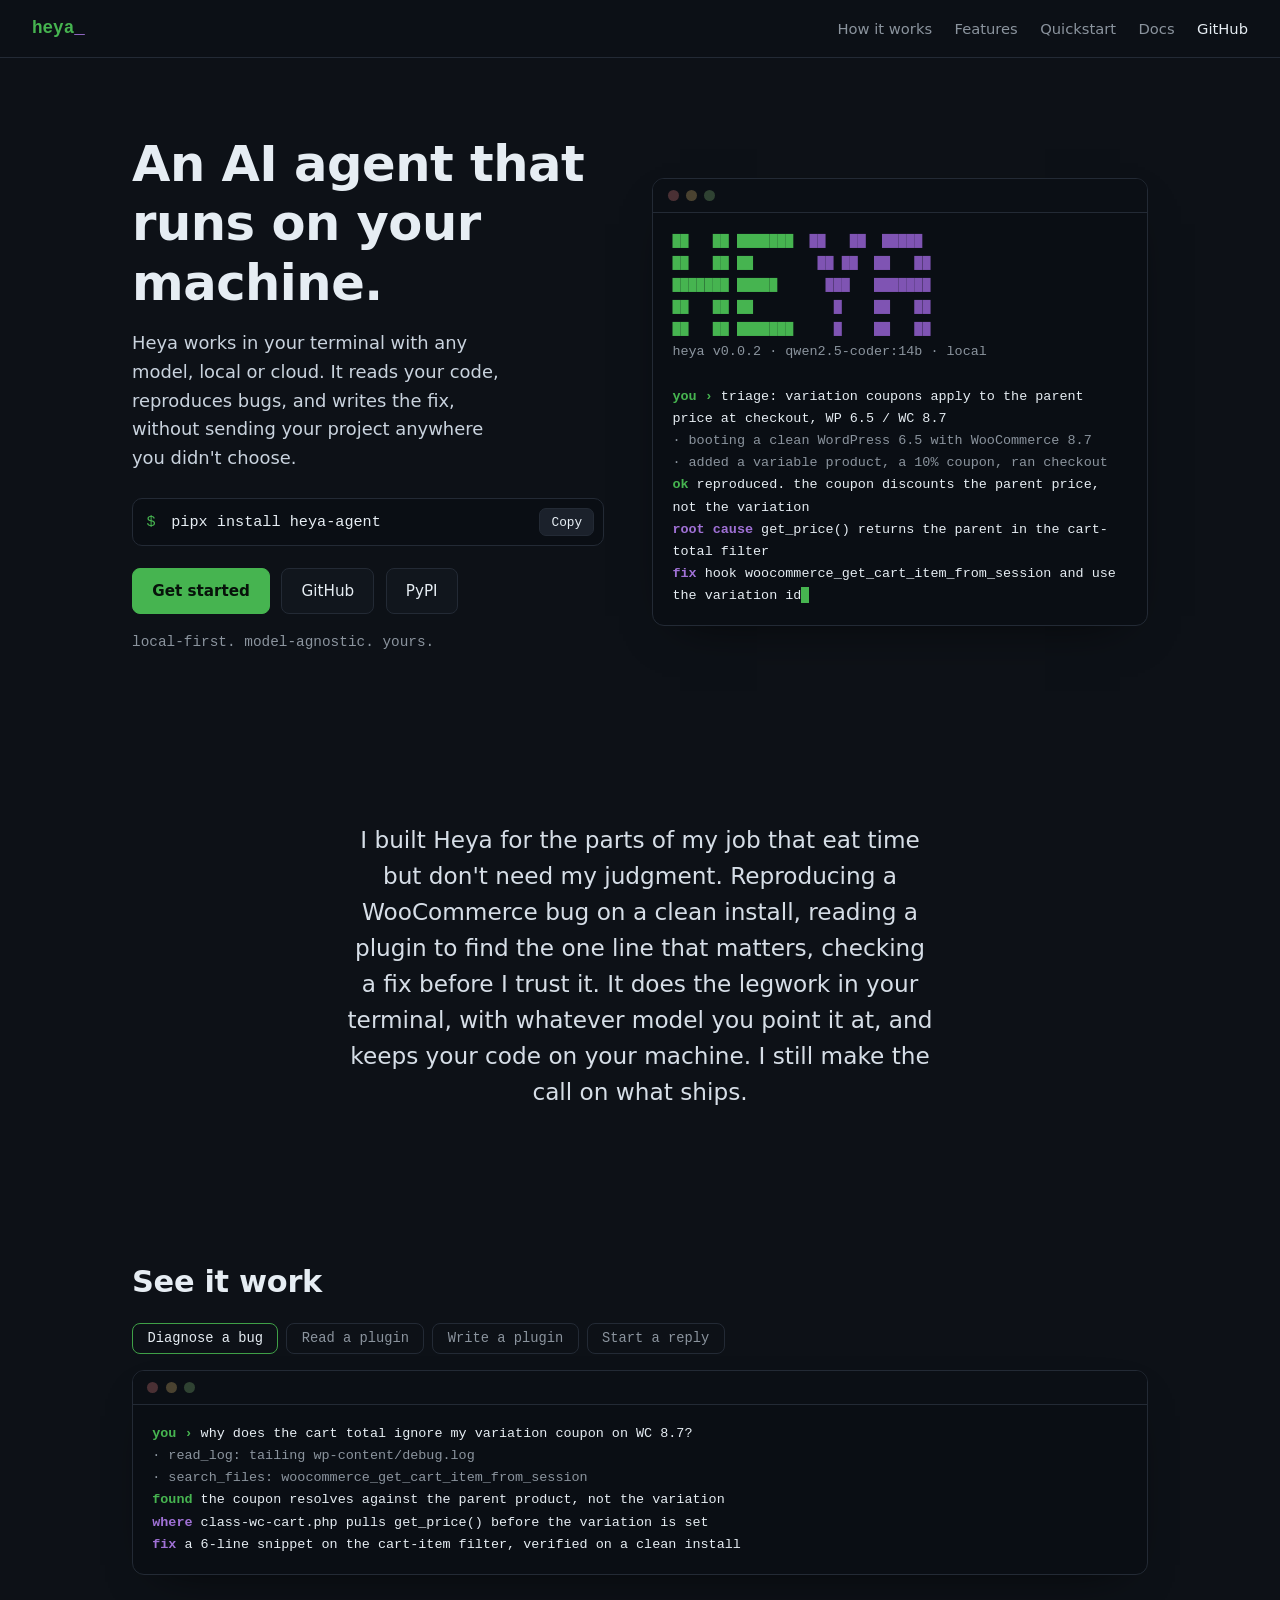
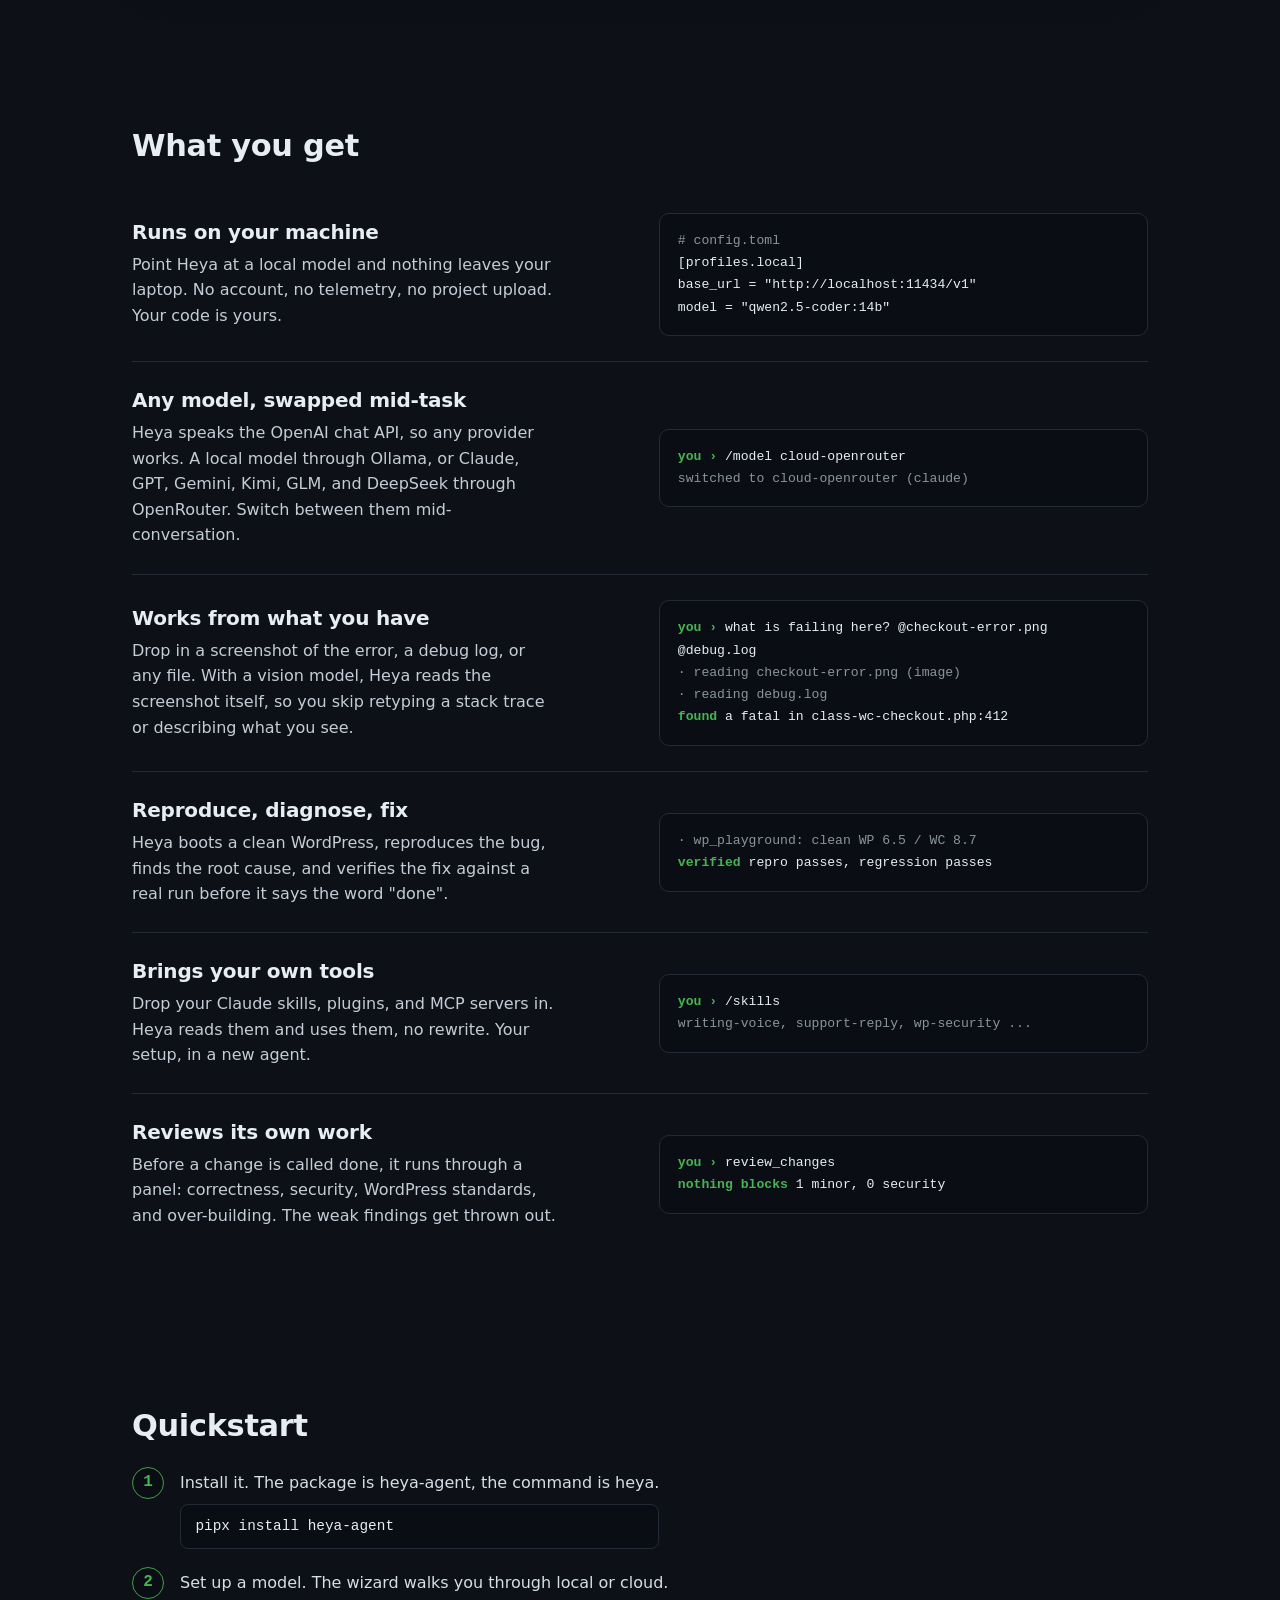
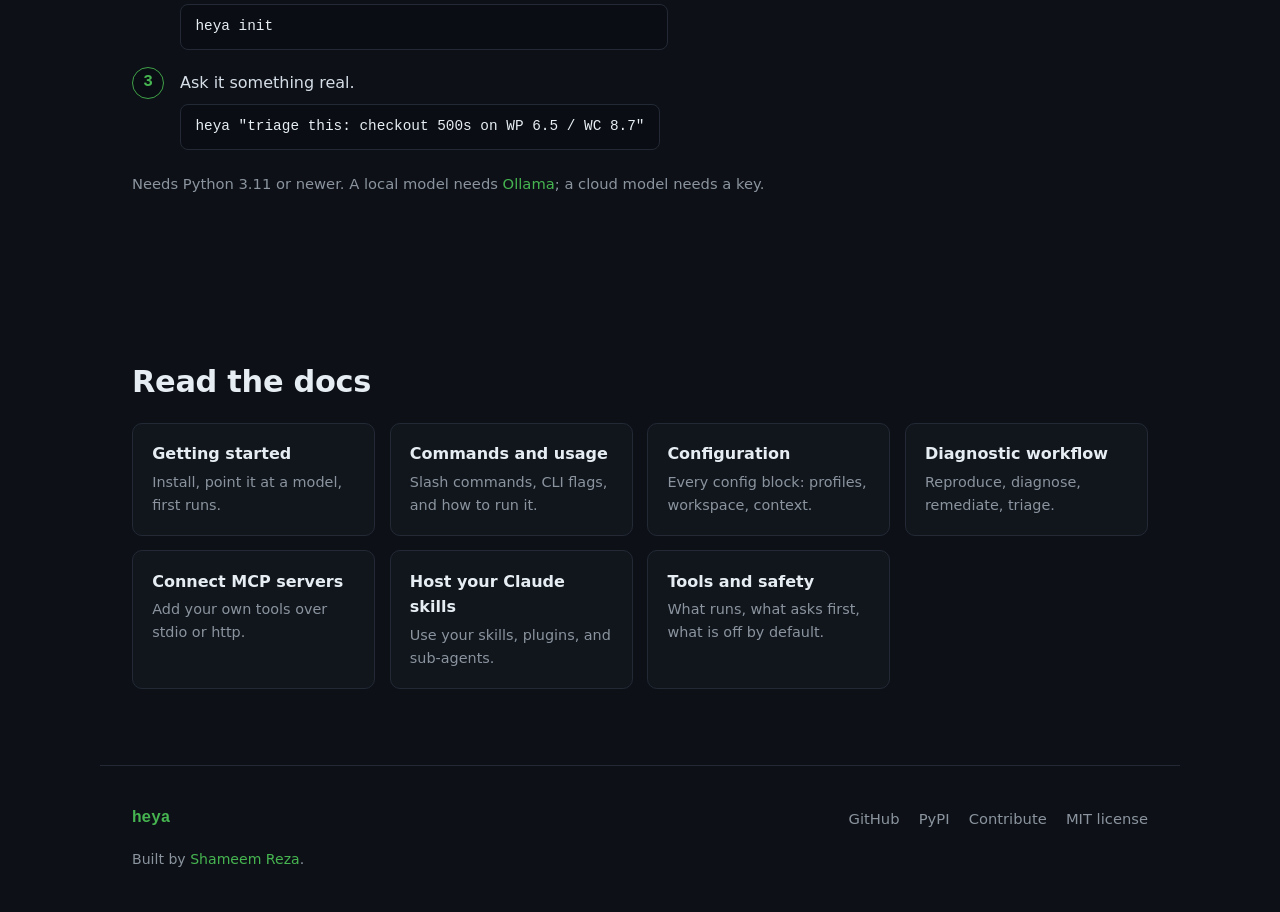
==== commit 7565d253: "Merge site-polish-versioning: auto-stamp hero version, wrap docs code blocks" ====
--- a/site/index.html
+++ b/site/index.html
@@ -58,7 +58,7 @@
 <span class="he">███████ █████  </span>  <span class="ya">  ███   ███████</span>
 <span class="he">██   ██ ██     </span>  <span class="ya">   █    ██   ██</span>
 <span class="he">██   ██ ███████</span>  <span class="ya">   █    ██   ██</span></span>
-<span class="t-dim">heya v0.0.1 · qwen2.5-coder:14b · local</span>
+<span class="t-dim">heya v0.0.2 · qwen2.5-coder:14b · local</span>
 
 <span class="t-you">you ›</span> triage: variation coupons apply to the parent price at checkout, WP 6.5 / WC 8.7
 <span class="t-dim">· booting a clean WordPress 6.5 with WooCommerce 8.7</span>
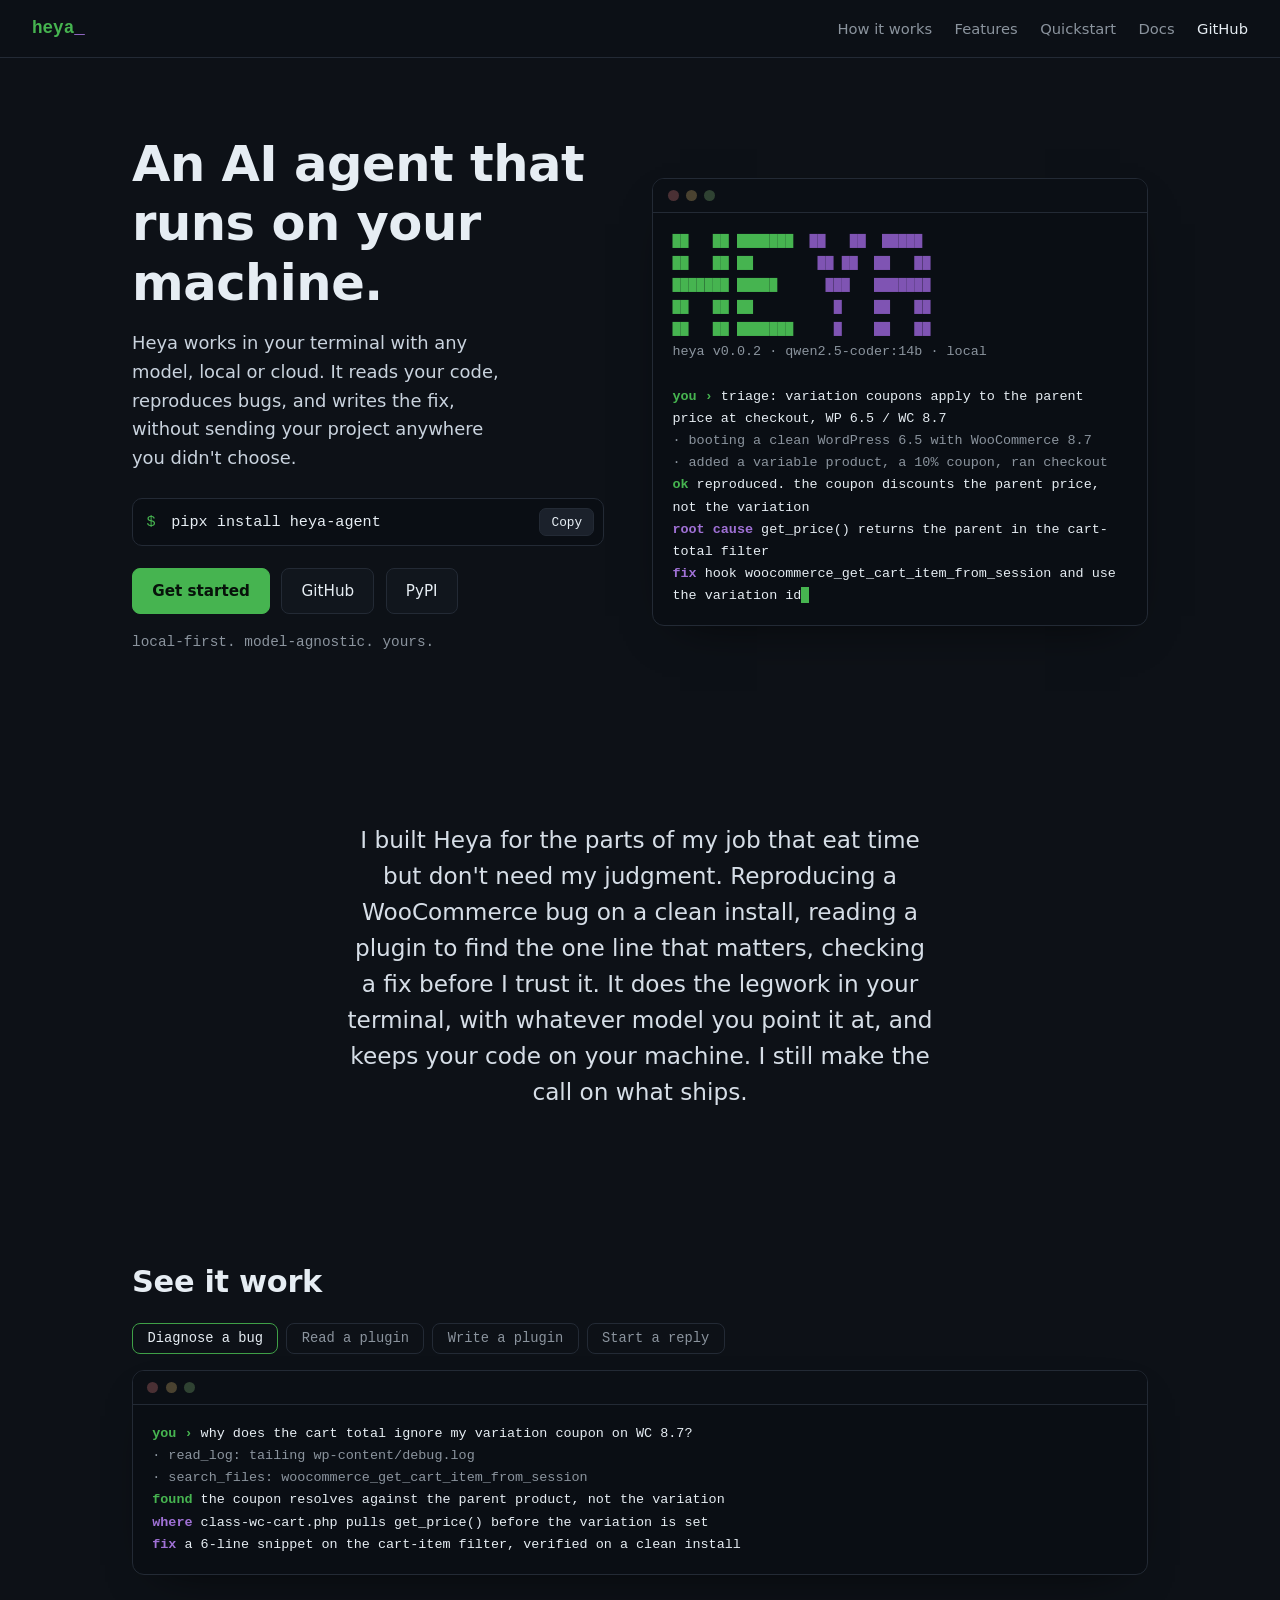
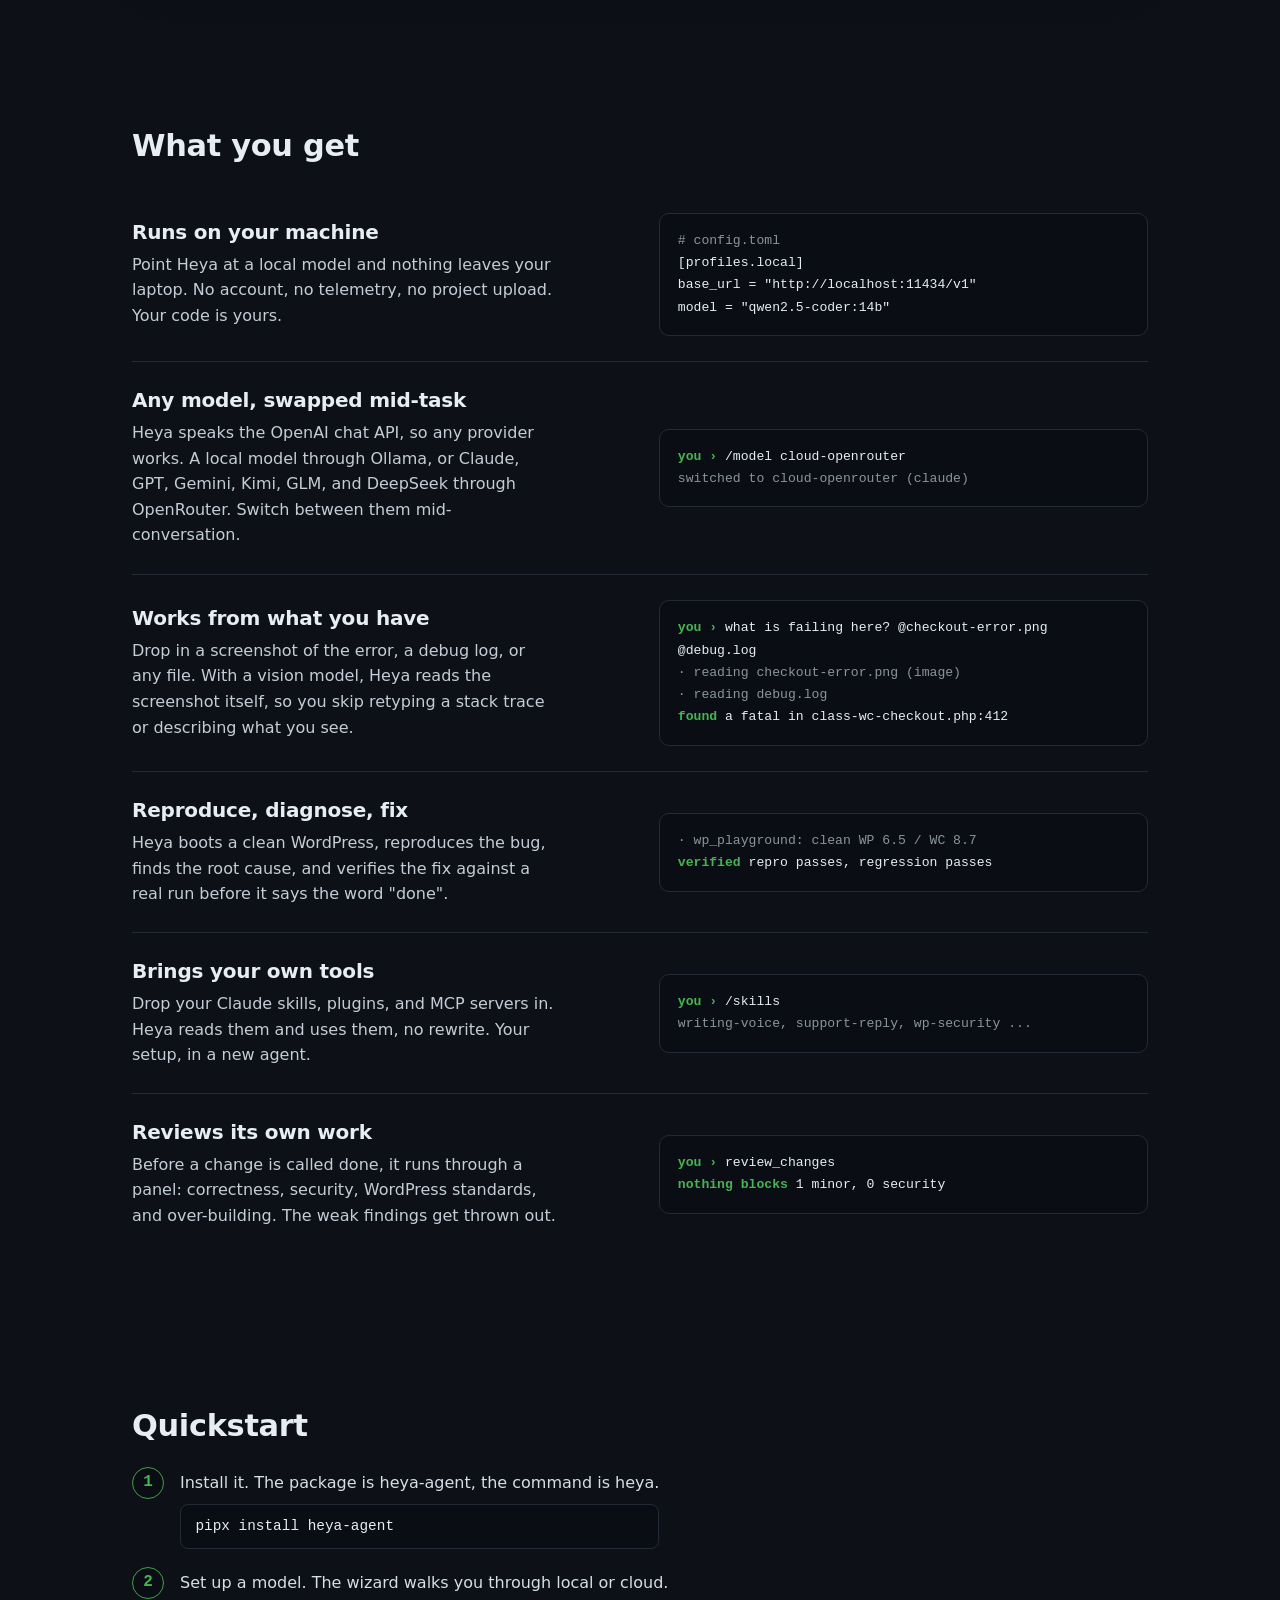
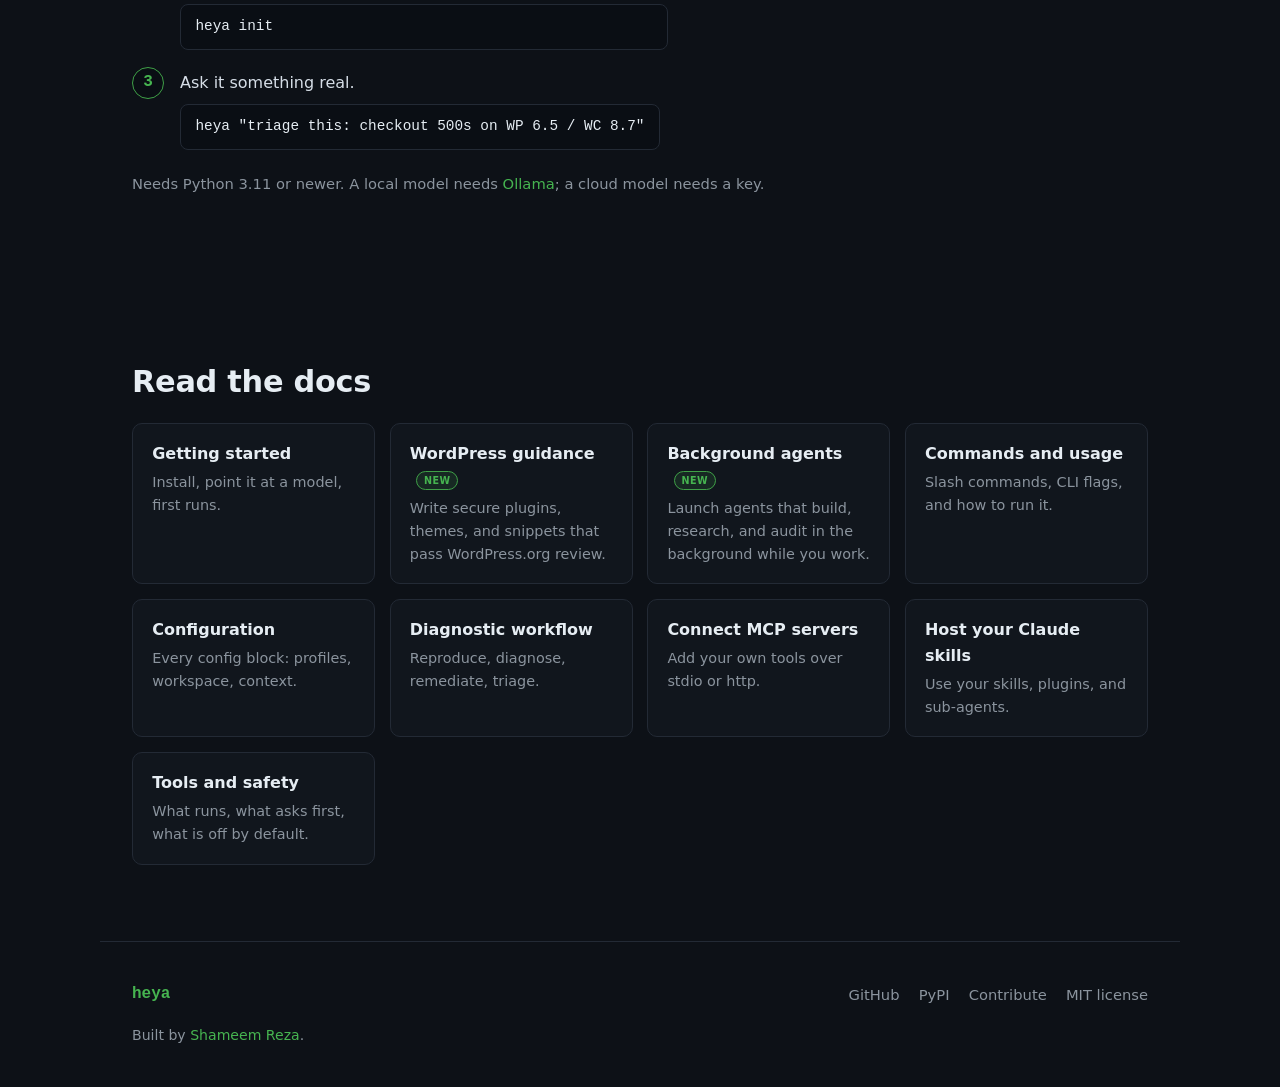
==== commit 292f0d67: "Merge site-docs-cards: feature flagship docs on the homepage" ====
--- a/site/index.html
+++ b/site/index.html
@@ -230,6 +230,14 @@
           <span class="doc-t">Getting started</span>
           <span class="doc-d">Install, point it at a model, first runs.</span>
         </a>
+        <a class="doc" href="docs/wordpress-guidance.html">
+          <span class="doc-t">WordPress guidance <span class="doc-new">New</span></span>
+          <span class="doc-d">Write secure plugins, themes, and snippets that pass WordPress.org review.</span>
+        </a>
+        <a class="doc" href="docs/background-agents.html">
+          <span class="doc-t">Background agents <span class="doc-new">New</span></span>
+          <span class="doc-d">Launch agents that build, research, and audit in the background while you work.</span>
+        </a>
         <a class="doc" href="docs/commands.html">
           <span class="doc-t">Commands and usage</span>
           <span class="doc-d">Slash commands, CLI flags, and how to run it.</span>
--- a/site/styles.css
+++ b/site/styles.css
@@ -171,6 +171,12 @@
 .doc:hover { border-color: var(--green-soft); transform: translateY(-2px); }
 .doc-t { display: block; font-weight: 600; margin-bottom: 0.25rem; }
 .doc-d { display: block; color: var(--dim); font-size: 0.9rem; }
+.doc-new {
+  display: inline-block; margin-left: 0.4rem; vertical-align: middle;
+  font-size: 0.6rem; font-weight: 700; letter-spacing: 0.05em; text-transform: uppercase;
+  color: var(--green); background: rgba(70, 180, 80, 0.12);
+  border: 1px solid var(--green-soft); border-radius: 999px; padding: 0.07rem 0.42rem;
+}
 
 /* Footer */
 .footer { max-width: var(--maxw); margin: 0 auto; padding: 2.5rem clamp(1rem, 4vw, 2rem); border-top: 1px solid var(--border); }
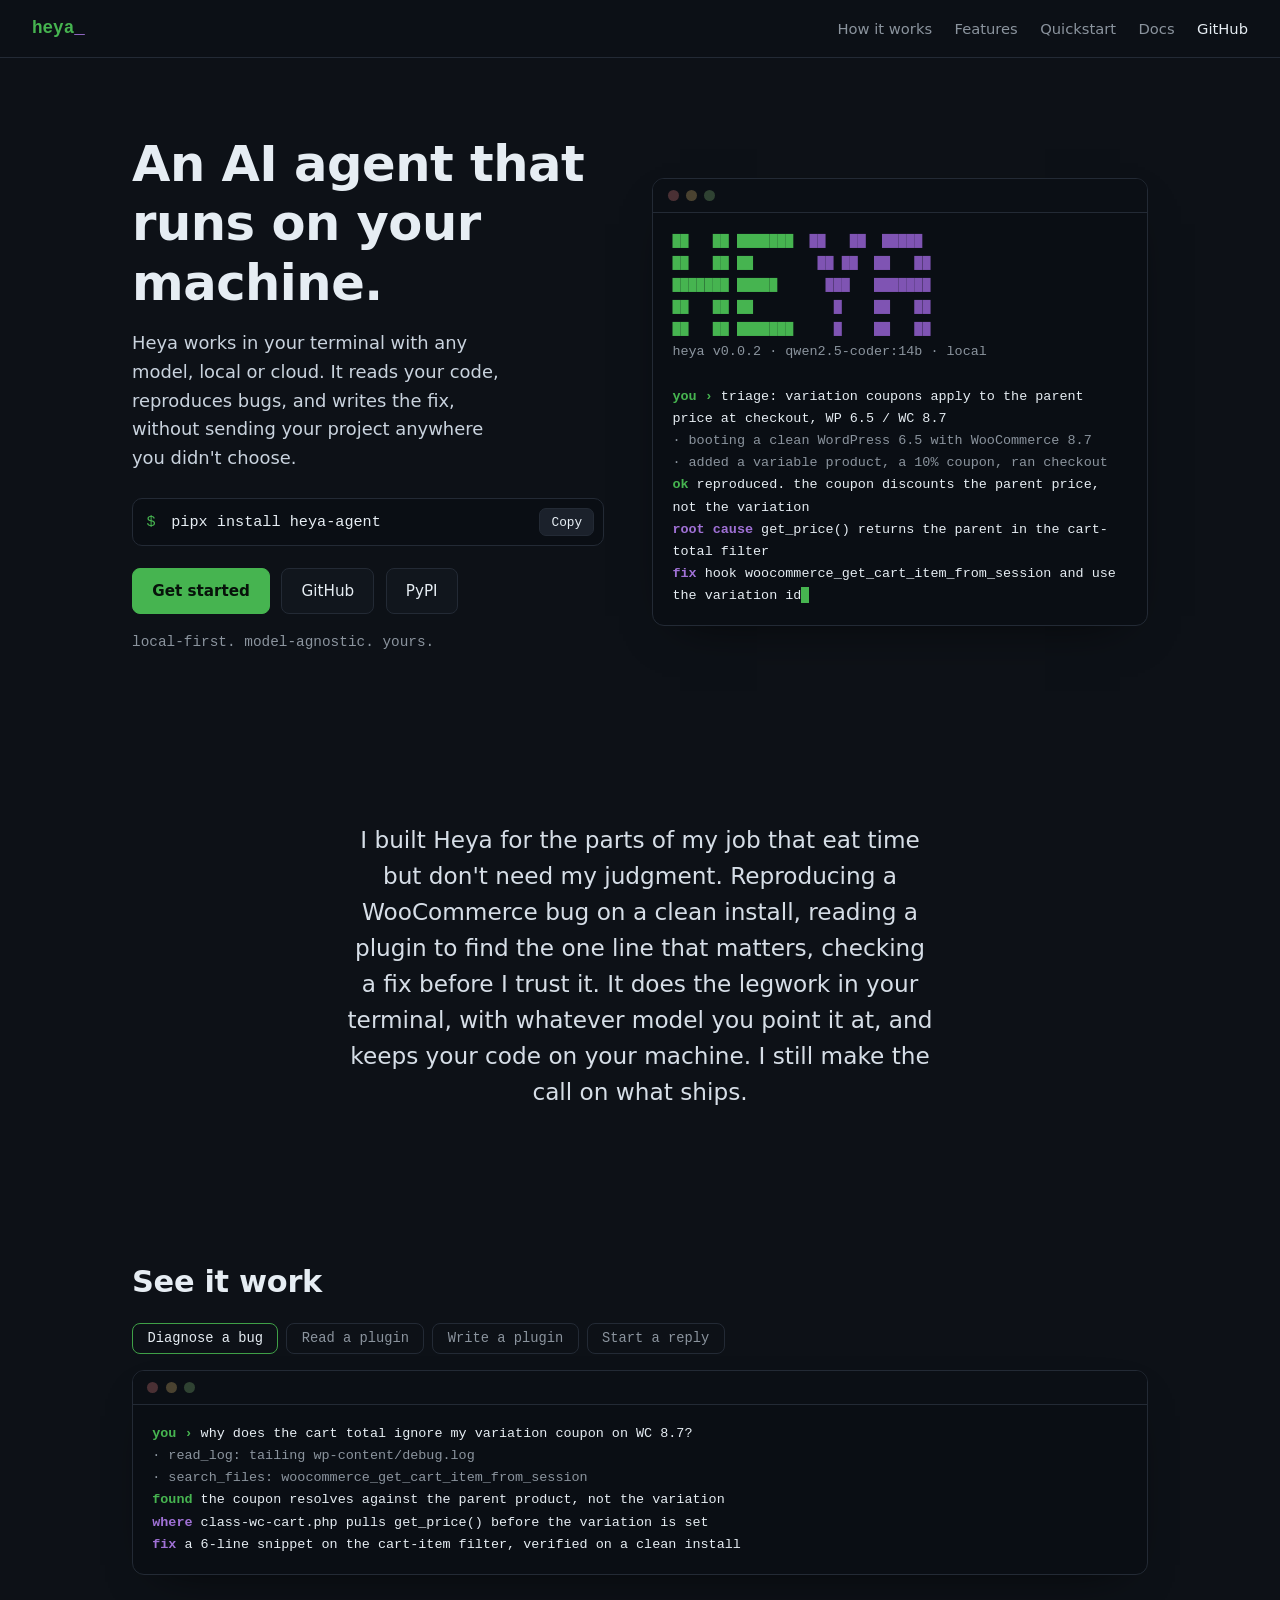
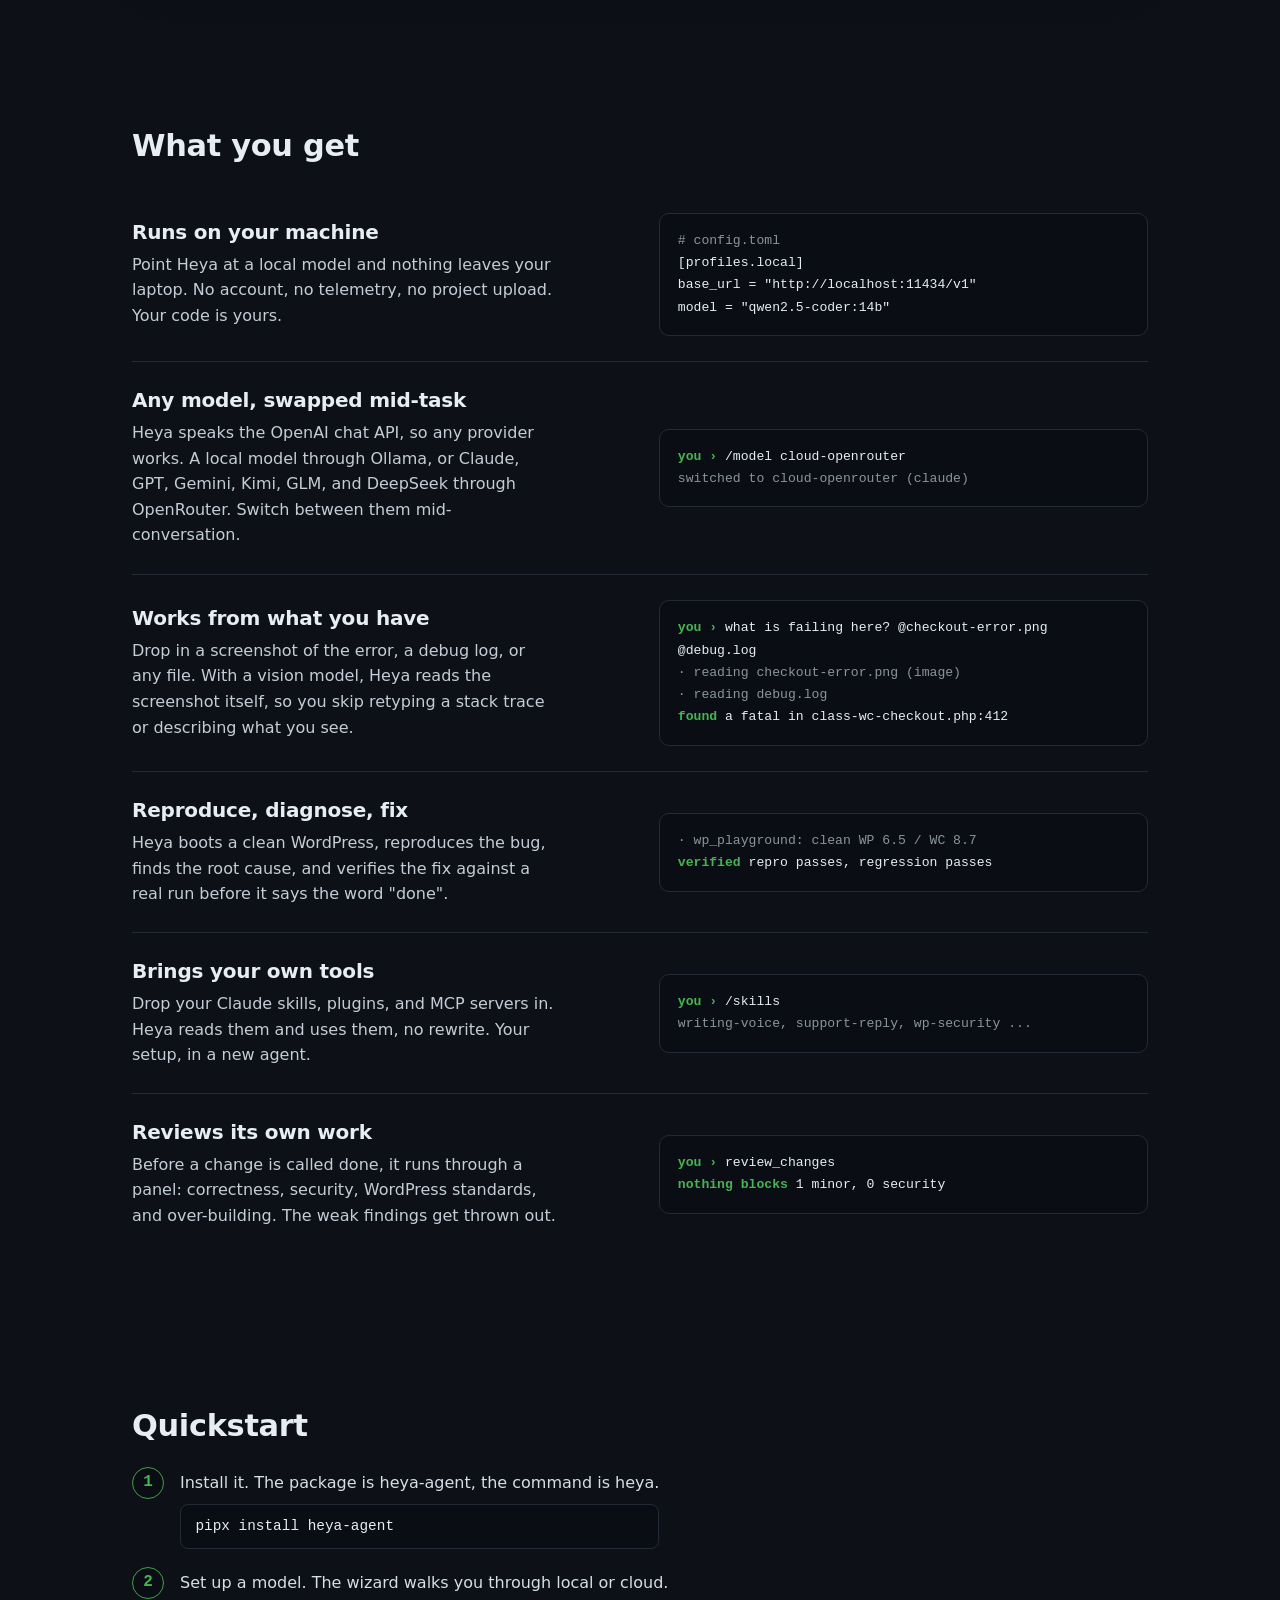
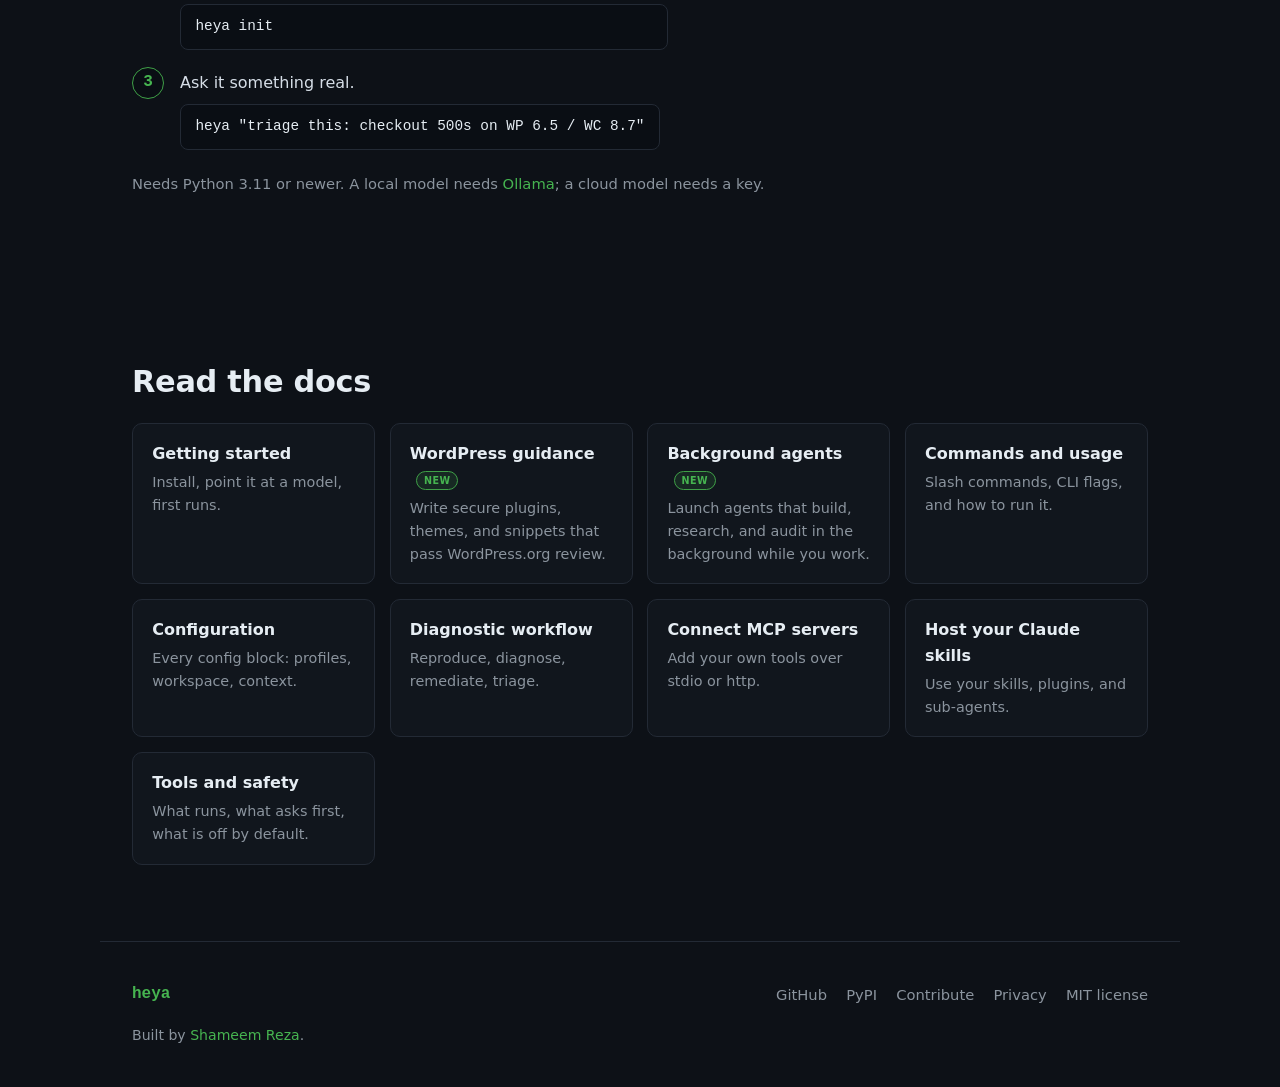
==== commit 8445c82c: "Merge site-privacy: add the privacy and terms page" ====
--- a/site/index.html
+++ b/site/index.html
@@ -273,6 +273,7 @@
         <a href="https://github.com/shameemreza/heya">GitHub</a>
         <a href="https://pypi.org/project/heya-agent/">PyPI</a>
         <a href="https://github.com/shameemreza/heya/blob/main/CONTRIBUTING.md">Contribute</a>
+        <a href="privacy.html">Privacy</a>
         <a href="https://github.com/shameemreza/heya/blob/main/LICENSE">MIT license</a>
       </nav>
     </div>
--- a/site/styles.css
+++ b/site/styles.css
@@ -178,6 +178,23 @@
   border: 1px solid var(--green-soft); border-radius: 999px; padding: 0.07rem 0.42rem;
 }
 
+/* Legal pages (privacy, terms) */
+.legal { max-width: 46rem; margin: 0 auto; padding: 3rem 1.2rem 4.5rem; }
+.legal h1 { font-size: 2rem; margin: 0 0 0.3rem; }
+.legal h2 { font-size: 1.15rem; margin: 2.2rem 0 0.6rem; color: var(--text); }
+.legal p, .legal li { color: var(--dim); line-height: 1.75; }
+.legal strong { color: var(--text); }
+.legal a { color: var(--green); }
+.legal a:hover { color: #fff; }
+.legal .updated { font-size: 0.85rem; margin-bottom: 1.6rem; }
+.legal ul { padding-left: 1.2rem; }
+.legal li { margin-bottom: 0.5rem; }
+.legal code {
+  font-family: var(--mono); font-size: 0.85em; color: var(--text);
+  background: var(--panel); border: 1px solid var(--border); border-radius: 6px;
+  padding: 0.1rem 0.35rem;
+}
+
 /* Footer */
 .footer { max-width: var(--maxw); margin: 0 auto; padding: 2.5rem clamp(1rem, 4vw, 2rem); border-top: 1px solid var(--border); }
 .foot-row { display: flex; align-items: center; justify-content: space-between; gap: 1rem; flex-wrap: wrap; }
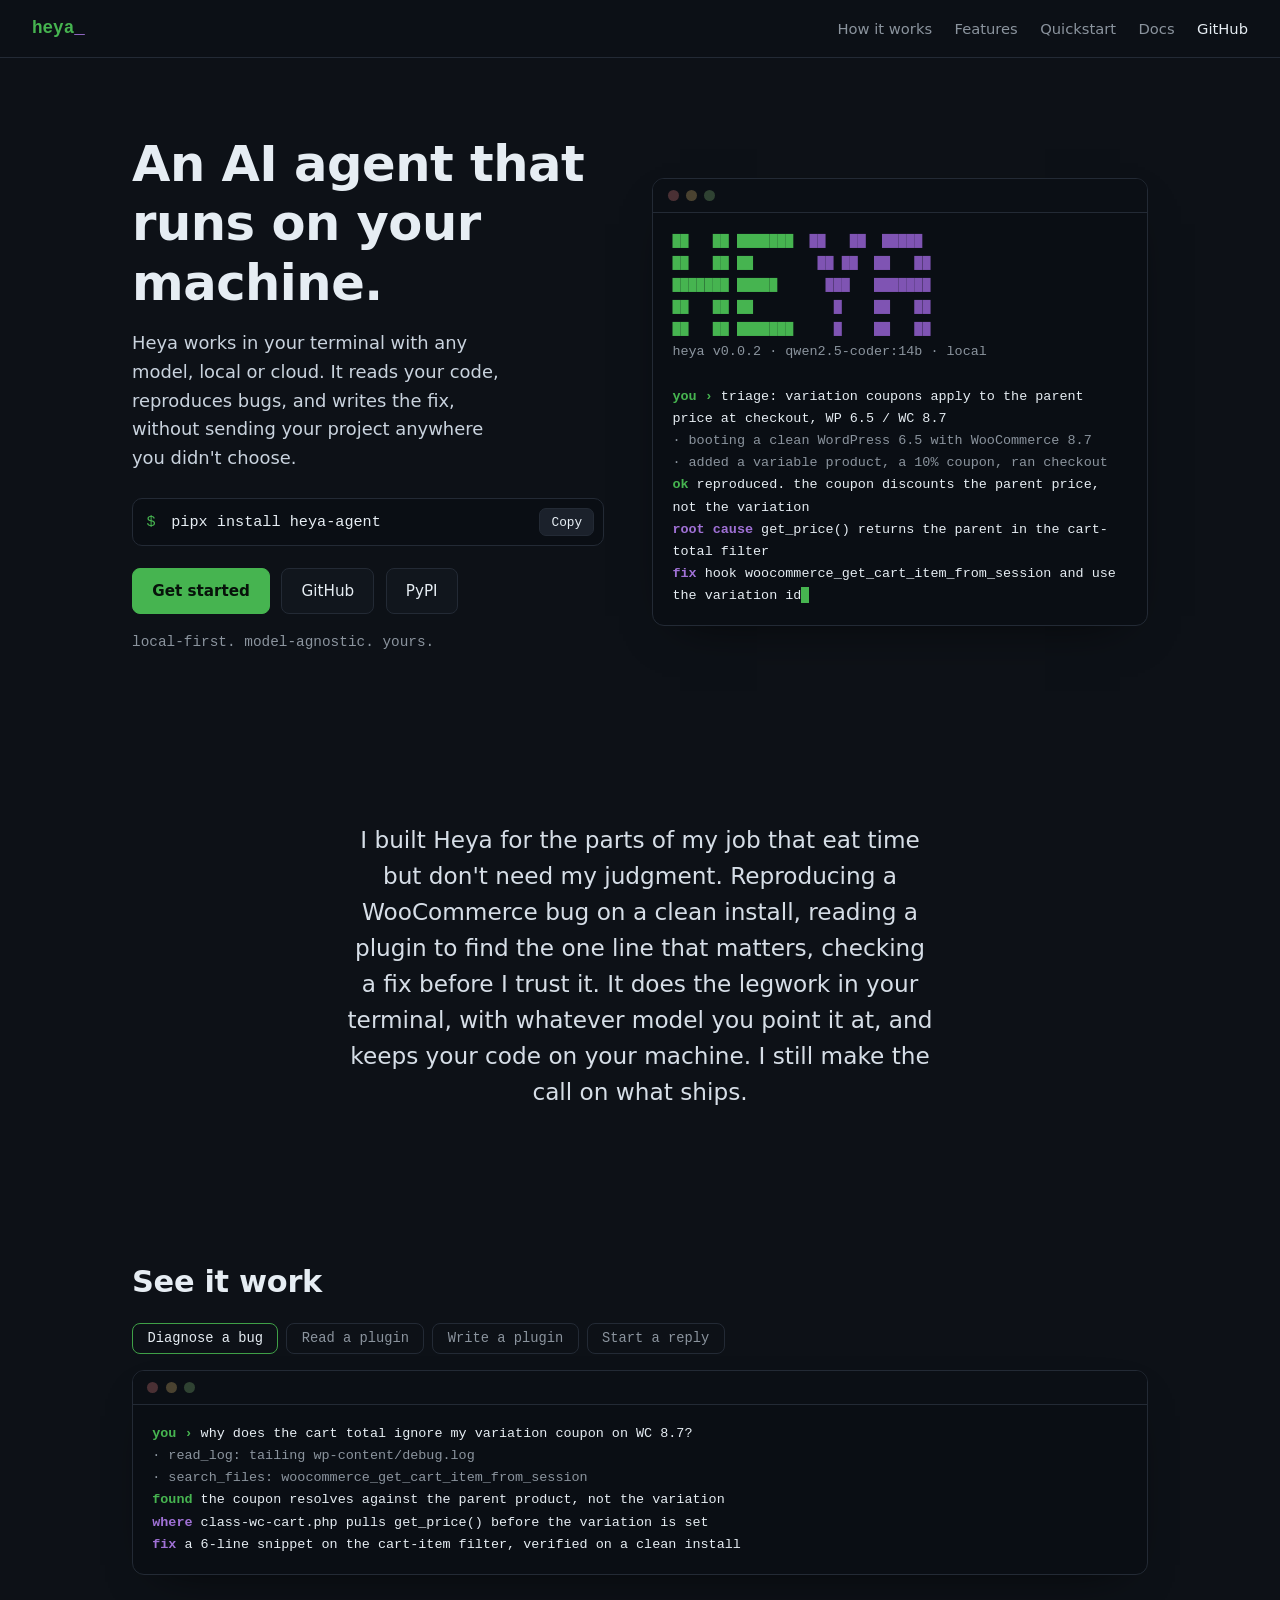
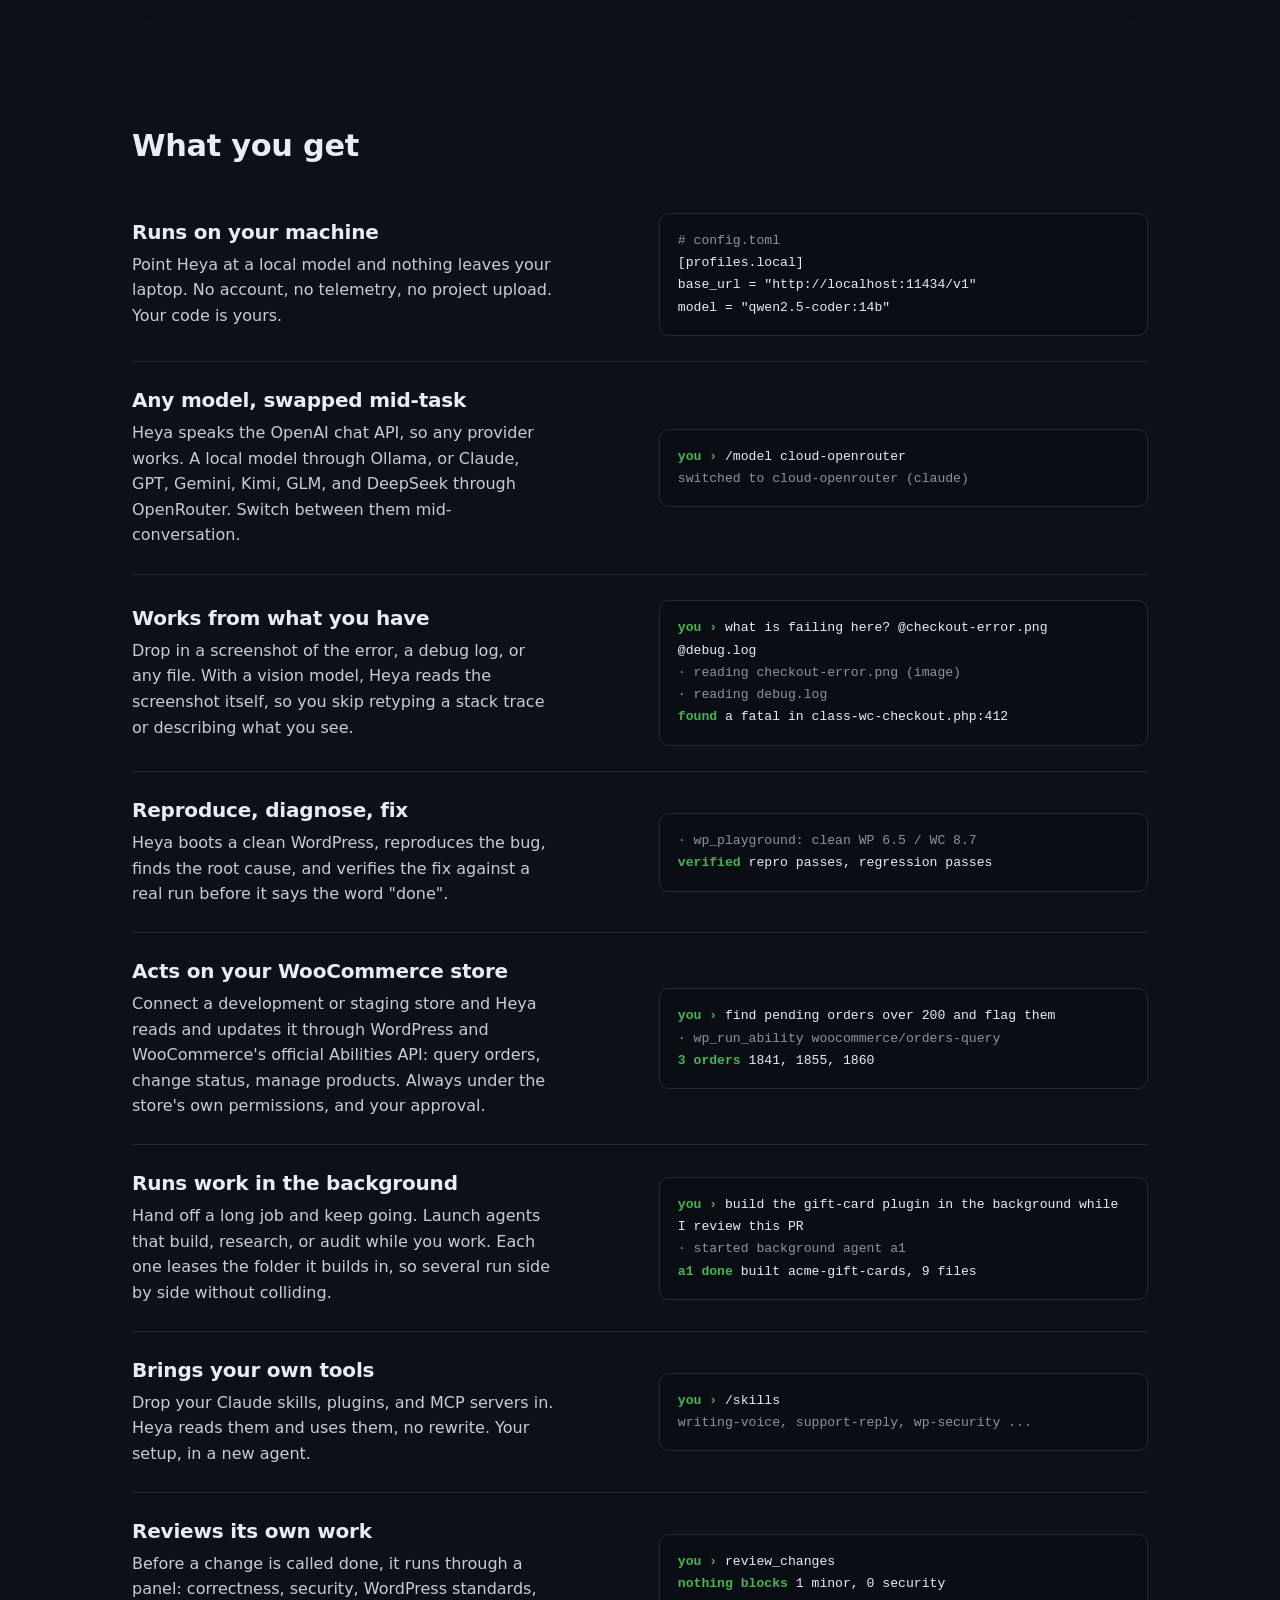
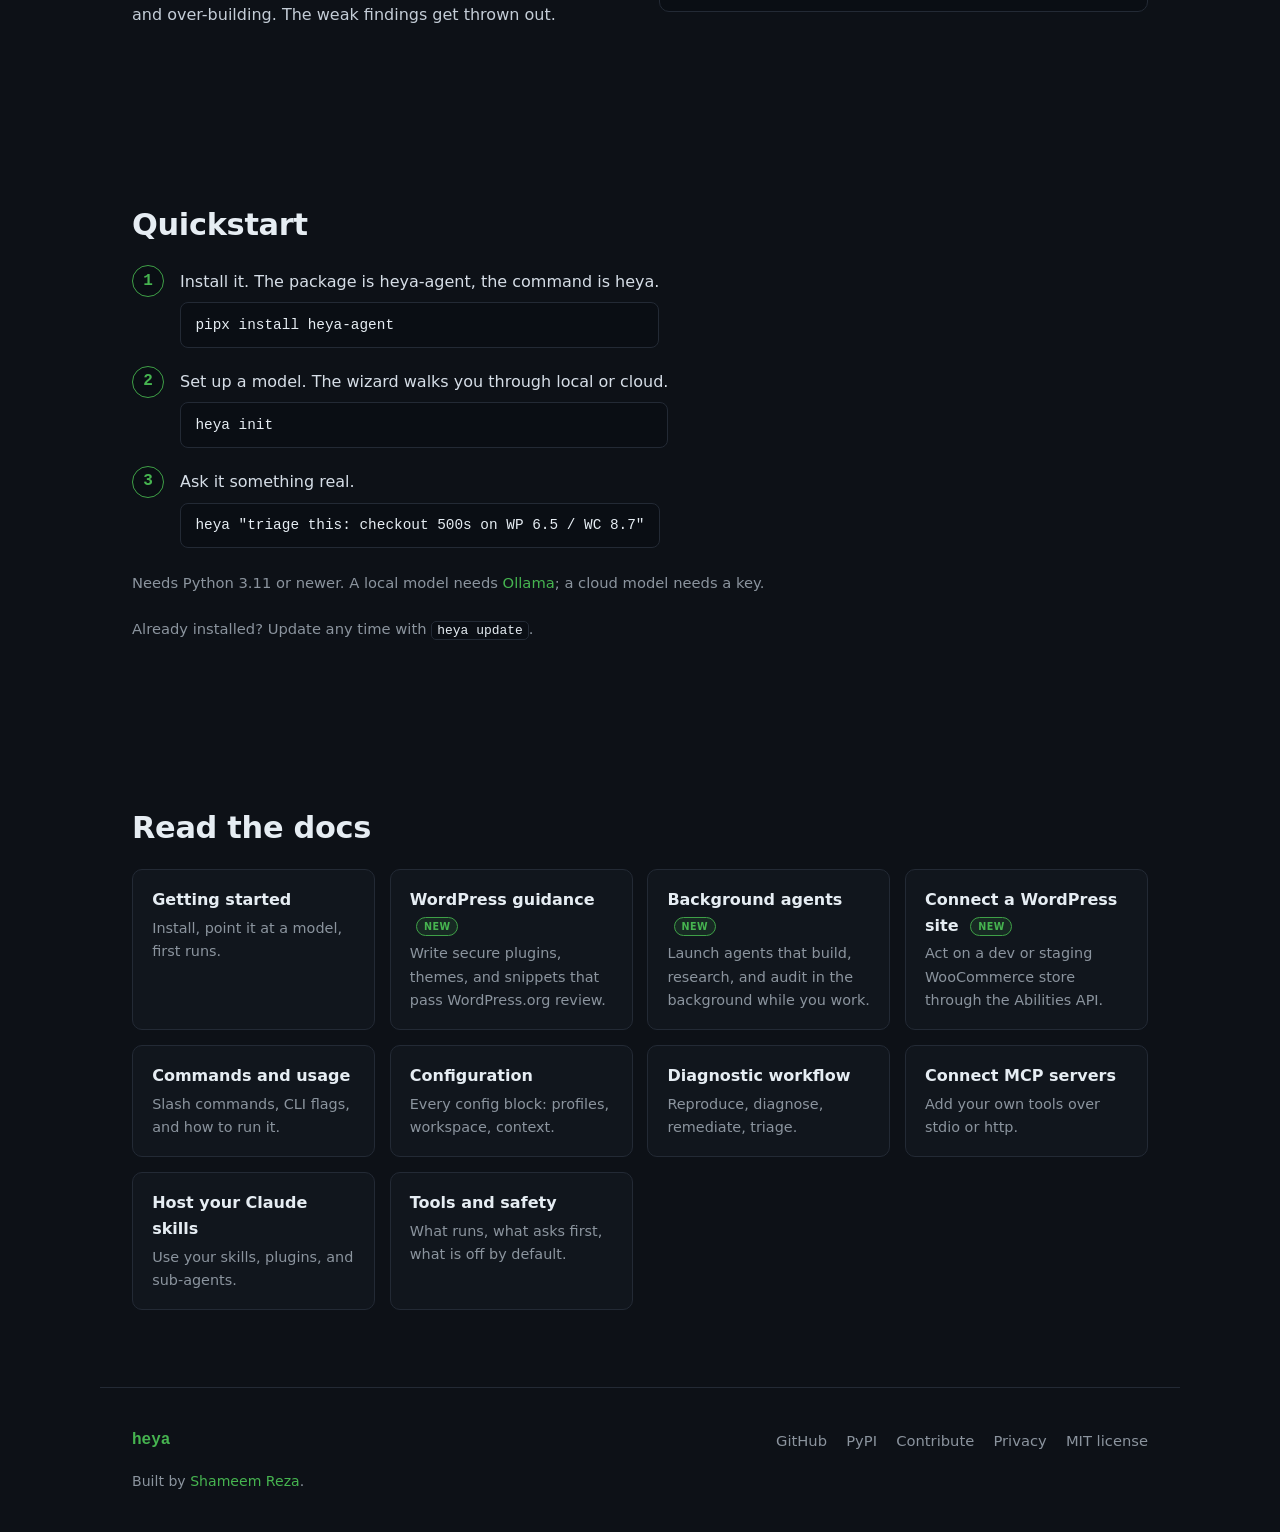
==== commit dbba12af: "Merge site-wp-features: homepage WordPress integration features, docs card, and update hint" ====
--- a/site/index.html
+++ b/site/index.html
@@ -178,6 +178,26 @@
 
       <div class="feature">
         <div class="feature-text">
+          <h3>Acts on your WooCommerce store</h3>
+          <p>Connect a development or staging store and Heya reads and updates it through WordPress and WooCommerce's official Abilities API: query orders, change status, manage products. Always under the store's own permissions, and your approval.</p>
+        </div>
+        <pre class="feature-snippet"><span class="t-you">you ›</span> find pending orders over 200 and flag them
+<span class="t-dim">· wp_run_ability woocommerce/orders-query</span>
+<span class="t-ok">3 orders</span> 1841, 1855, 1860</pre>
+      </div>
+
+      <div class="feature">
+        <div class="feature-text">
+          <h3>Runs work in the background</h3>
+          <p>Hand off a long job and keep going. Launch agents that build, research, or audit while you work. Each one leases the folder it builds in, so several run side by side without colliding.</p>
+        </div>
+        <pre class="feature-snippet"><span class="t-you">you ›</span> build the gift-card plugin in the background while I review this PR
+<span class="t-dim">· started background agent a1</span>
+<span class="t-ok">a1 done</span> built acme-gift-cards, 9 files</pre>
+      </div>
+
+      <div class="feature">
+        <div class="feature-text">
           <h3>Brings your own tools</h3>
           <p>Drop your Claude skills, plugins, and MCP servers in. Heya reads them and uses them, no rewrite. Your setup, in a new agent.</p>
         </div>
@@ -221,6 +241,7 @@
         </li>
       </ol>
       <p class="needs">Needs Python 3.11 or newer. A local model needs <a href="https://ollama.com">Ollama</a>; a cloud model needs a key.</p>
+      <p class="needs">Already installed? Update any time with <code>heya update</code>.</p>
     </section>
 
     <section class="docs" id="docs">
@@ -237,6 +258,10 @@
         <a class="doc" href="docs/background-agents.html">
           <span class="doc-t">Background agents <span class="doc-new">New</span></span>
           <span class="doc-d">Launch agents that build, research, and audit in the background while you work.</span>
+        </a>
+        <a class="doc" href="docs/wordpress-sites.html">
+          <span class="doc-t">Connect a WordPress site <span class="doc-new">New</span></span>
+          <span class="doc-d">Act on a dev or staging WooCommerce store through the Abilities API.</span>
         </a>
         <a class="doc" href="docs/commands.html">
           <span class="doc-t">Commands and usage</span>
--- a/site/styles.css
+++ b/site/styles.css
@@ -161,6 +161,11 @@
 }
 .needs { color: var(--dim); font-size: 0.92rem; margin-top: 1.4rem; }
 .needs a { color: var(--green); }
+.needs code, .start code {
+  font-family: var(--mono); font-size: 0.88em; color: var(--text);
+  background: var(--panel); border: 1px solid var(--border);
+  border-radius: 5px; padding: 0.08rem 0.32rem;
+}
 
 /* Docs */
 .doc-grid { display: grid; grid-template-columns: repeat(auto-fit, minmax(15rem, 1fr)); gap: 0.9rem; }
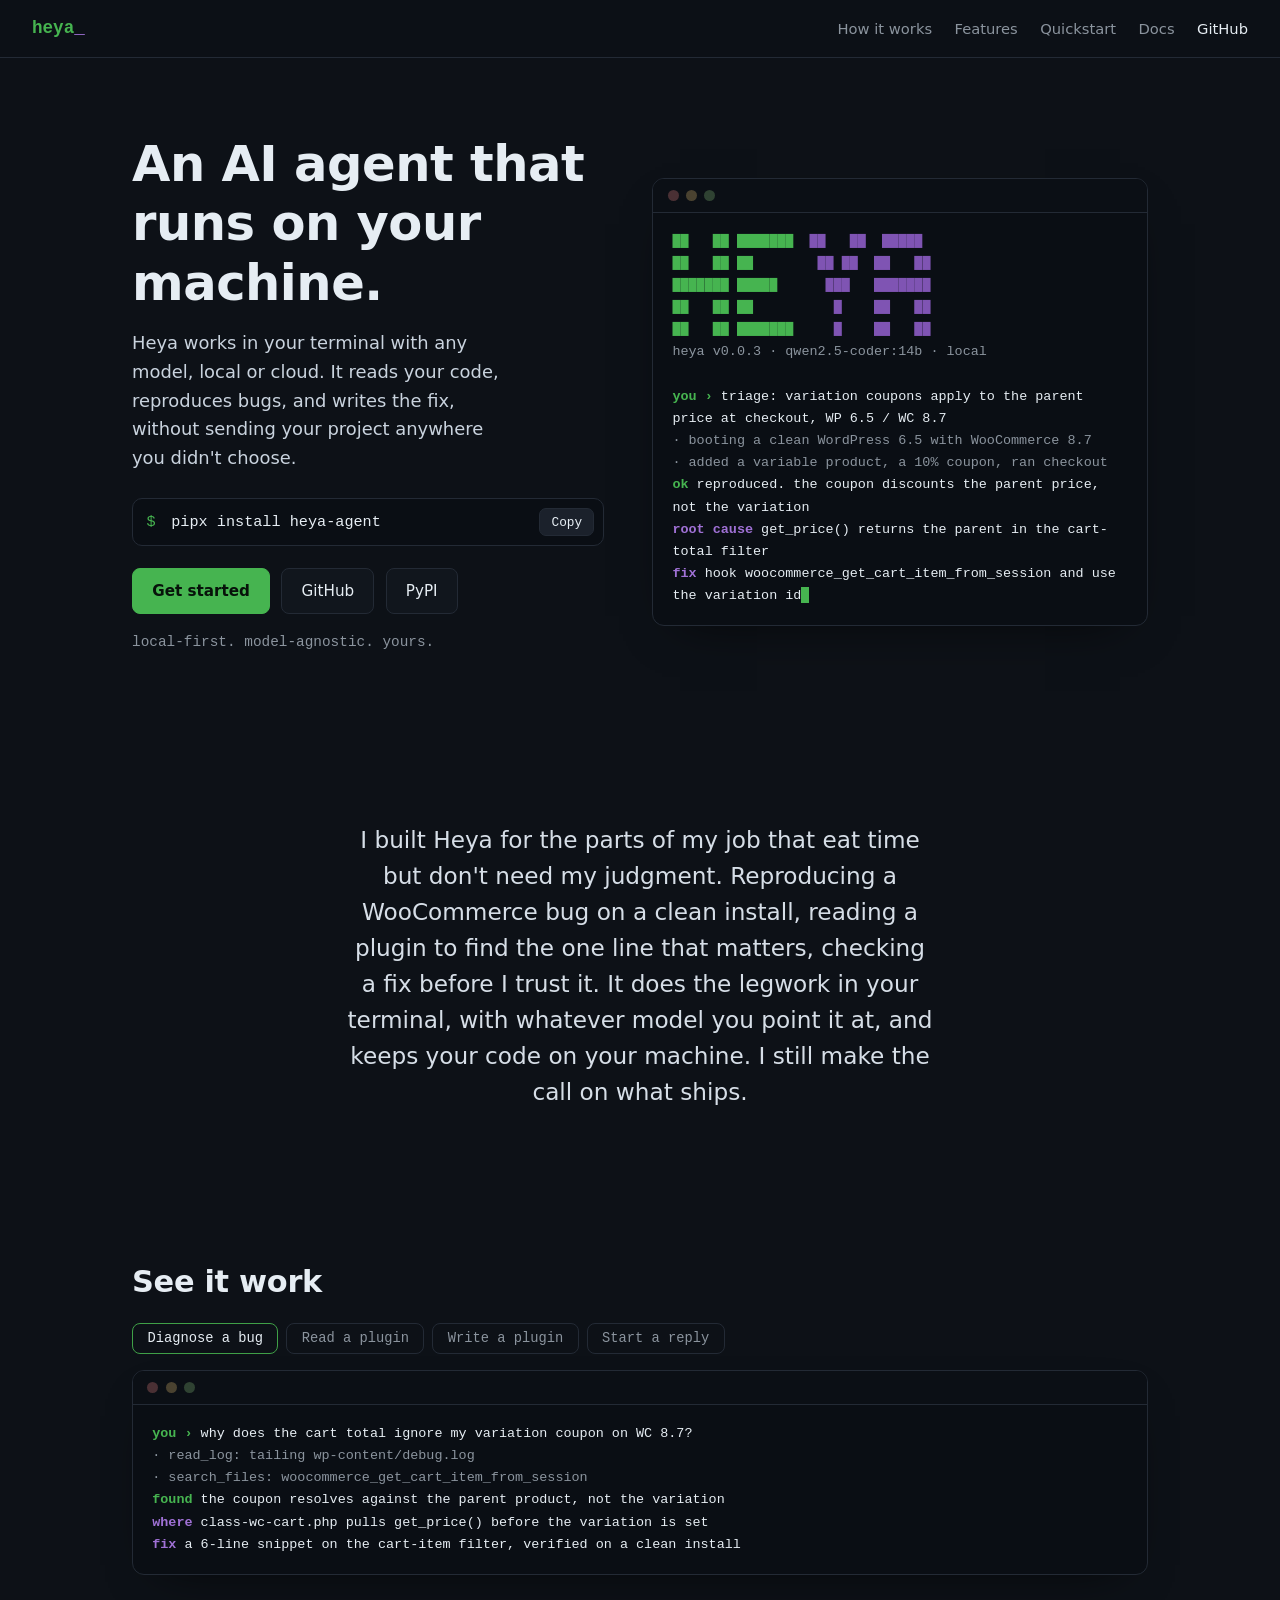
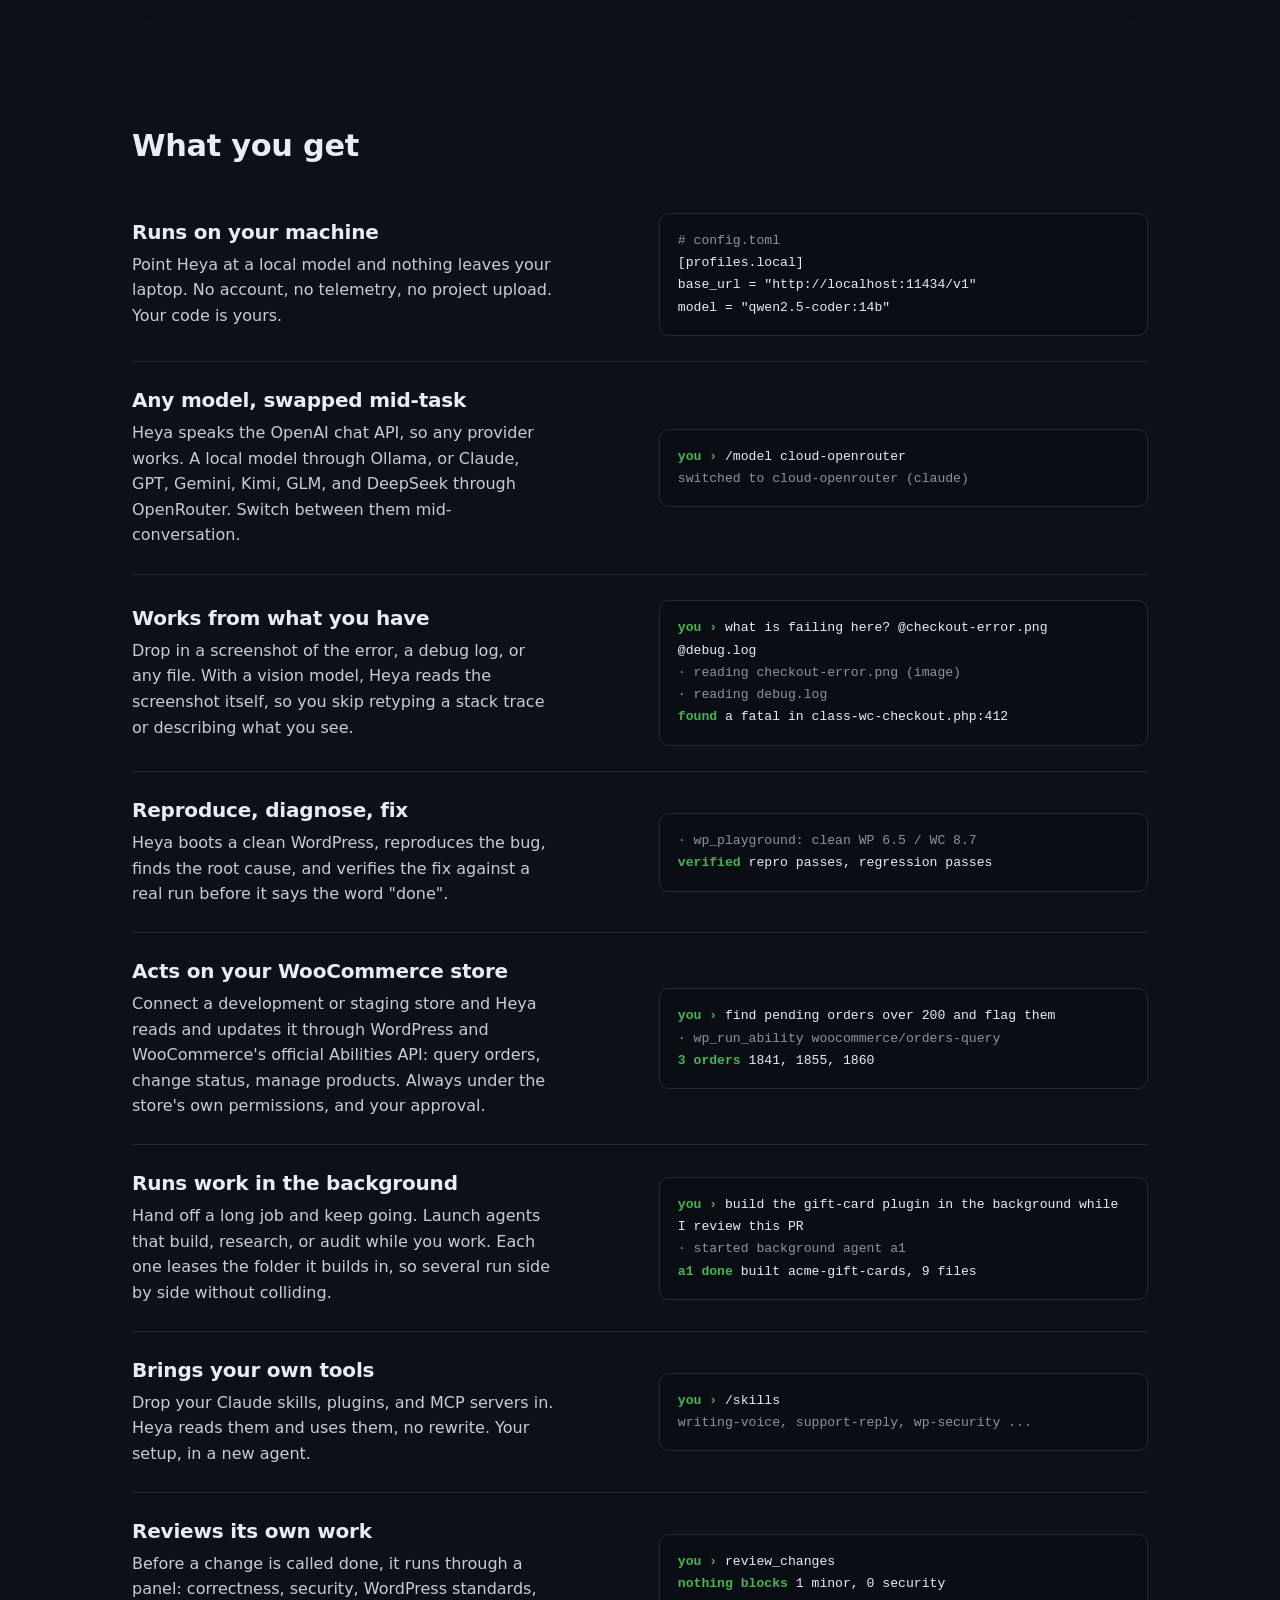
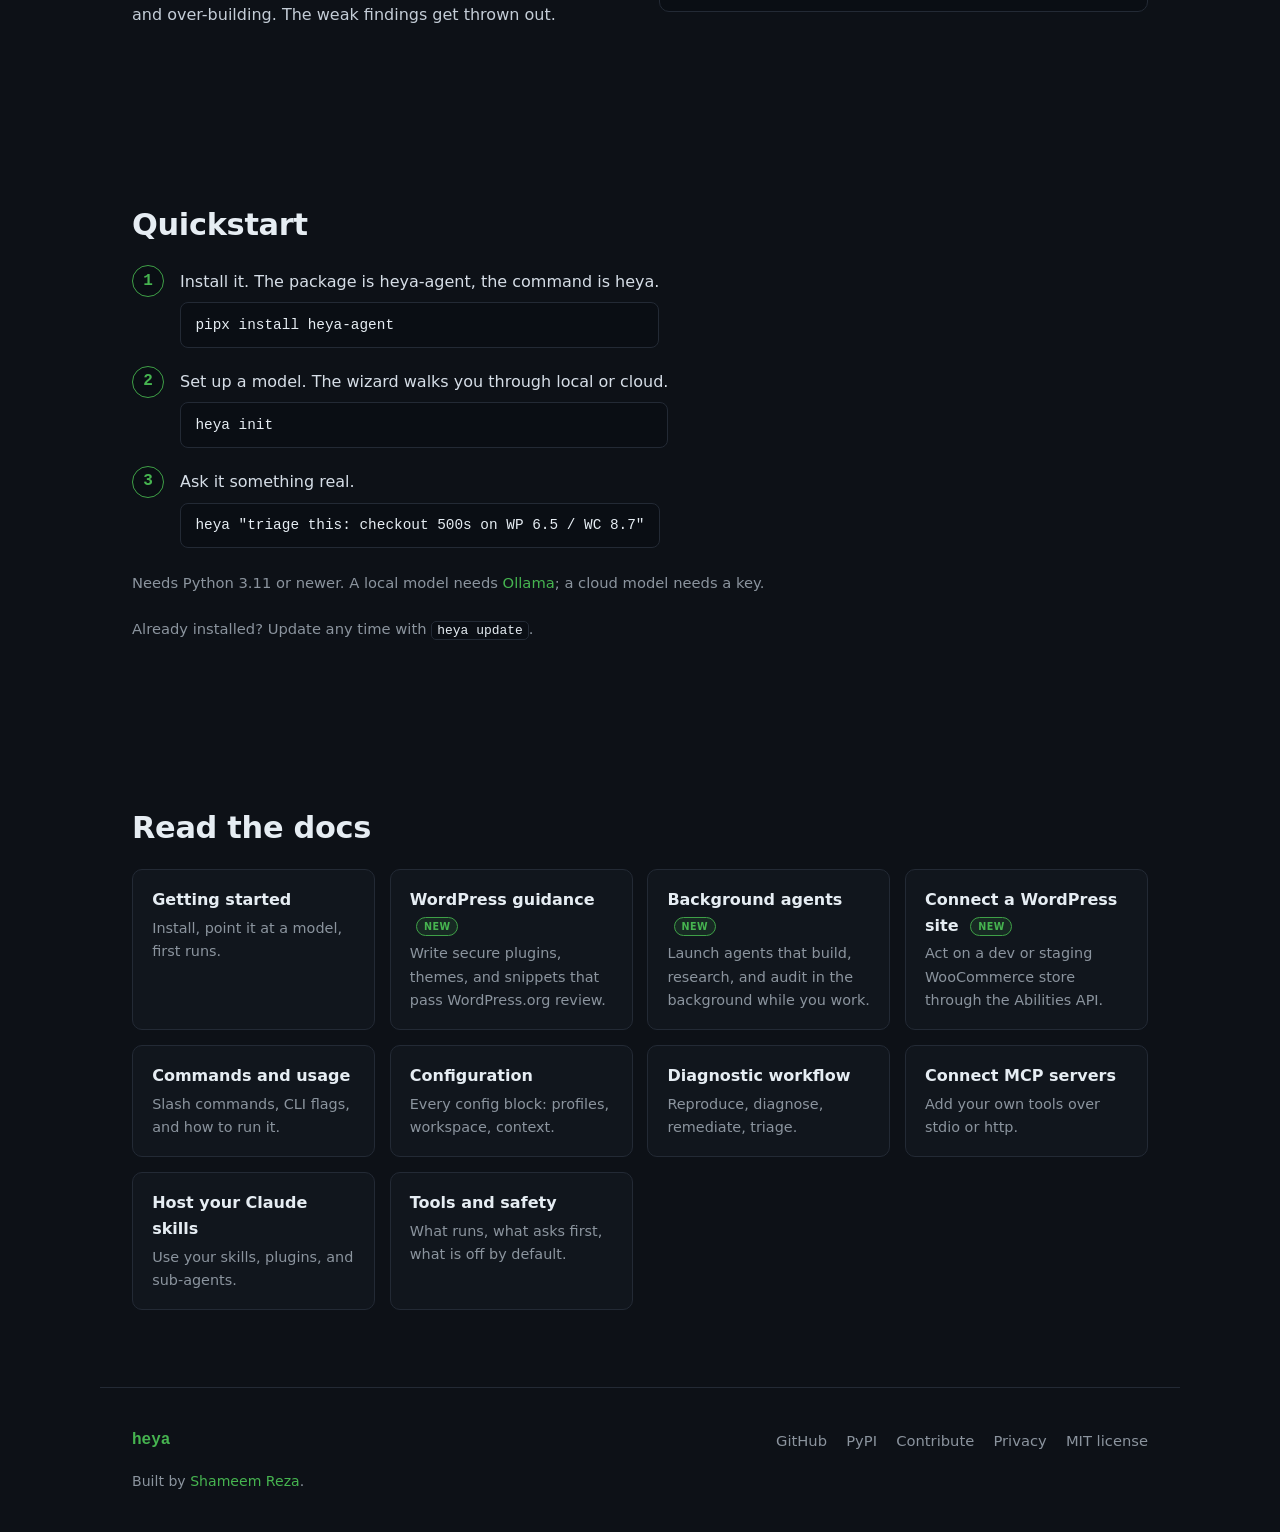
==== commit 10b543e9: "chore: bump version to 0.0.3 and record the changelog" ====
--- a/site/index.html
+++ b/site/index.html
@@ -58,7 +58,7 @@
 <span class="he">███████ █████  </span>  <span class="ya">  ███   ███████</span>
 <span class="he">██   ██ ██     </span>  <span class="ya">   █    ██   ██</span>
 <span class="he">██   ██ ███████</span>  <span class="ya">   █    ██   ██</span></span>
-<span class="t-dim">heya v0.0.2 · qwen2.5-coder:14b · local</span>
+<span class="t-dim">heya v0.0.3 · qwen2.5-coder:14b · local</span>
 
 <span class="t-you">you ›</span> triage: variation coupons apply to the parent price at checkout, WP 6.5 / WC 8.7
 <span class="t-dim">· booting a clean WordPress 6.5 with WooCommerce 8.7</span>
